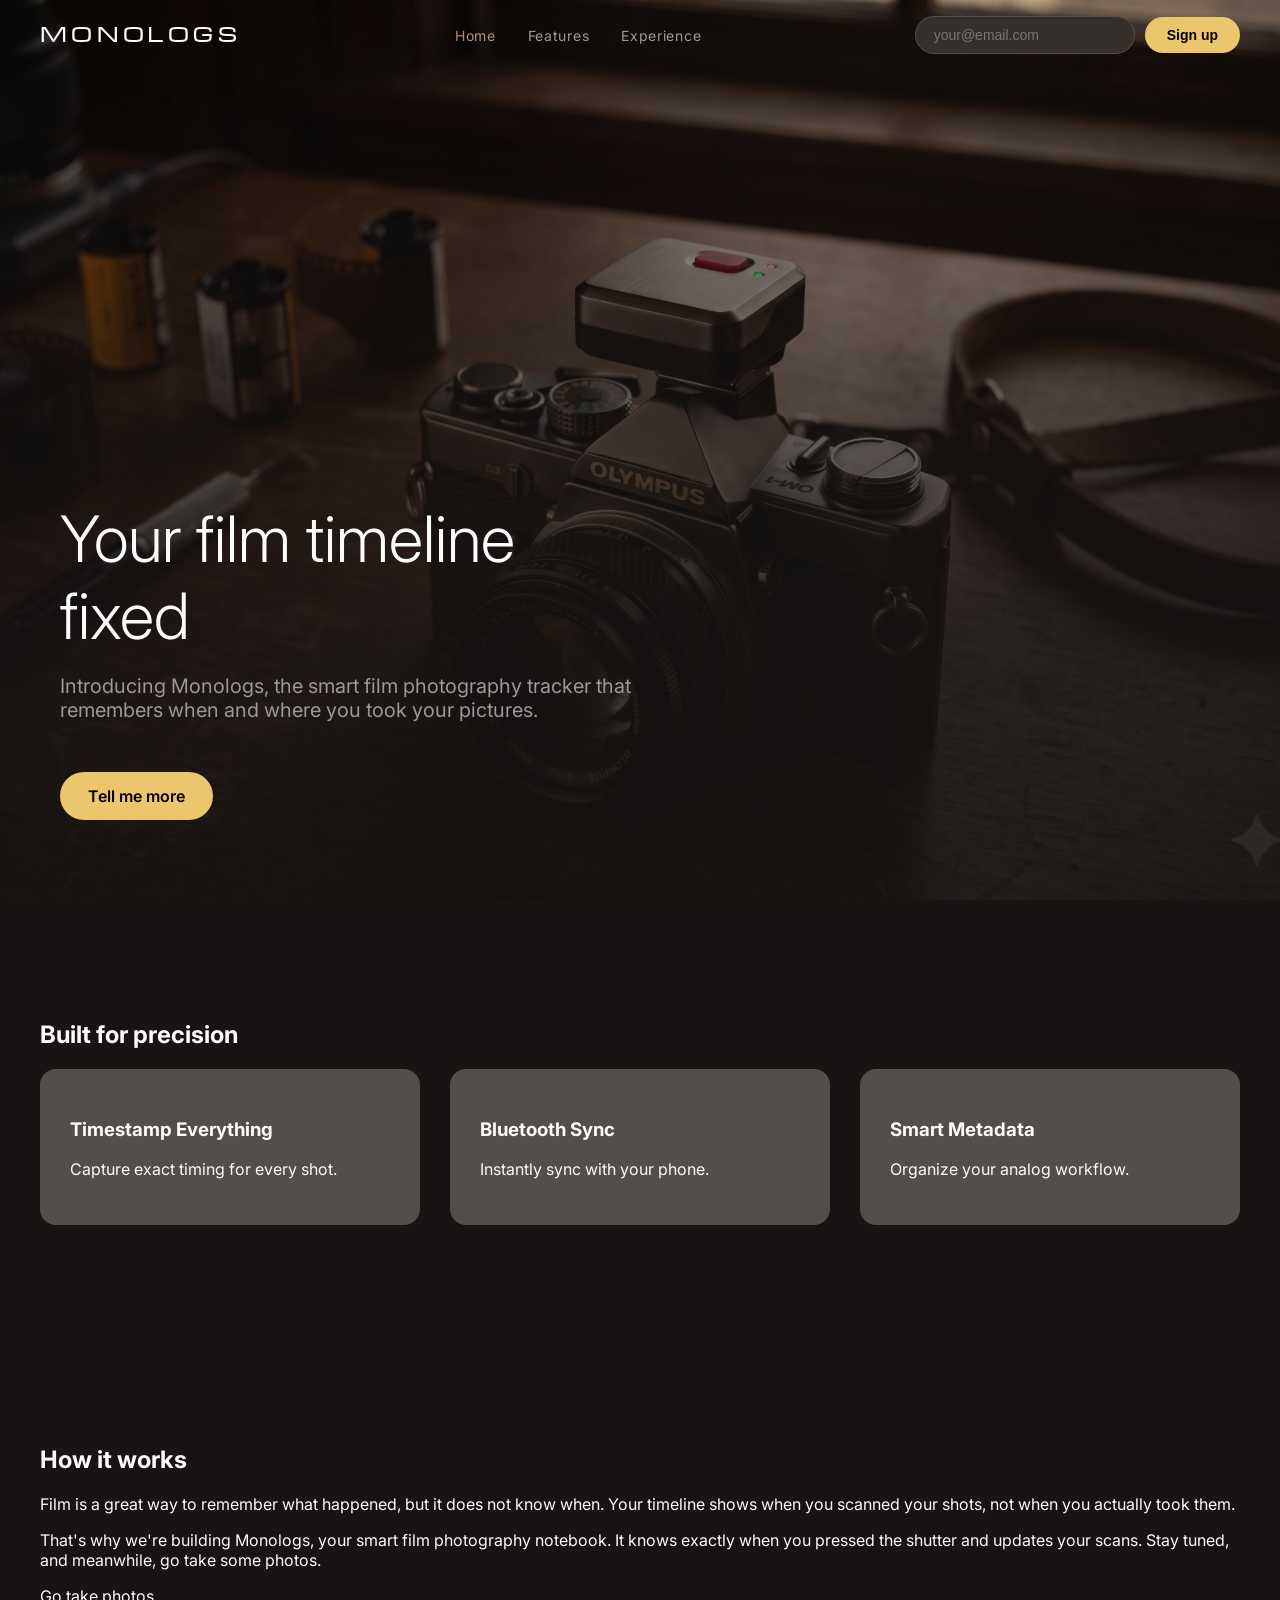
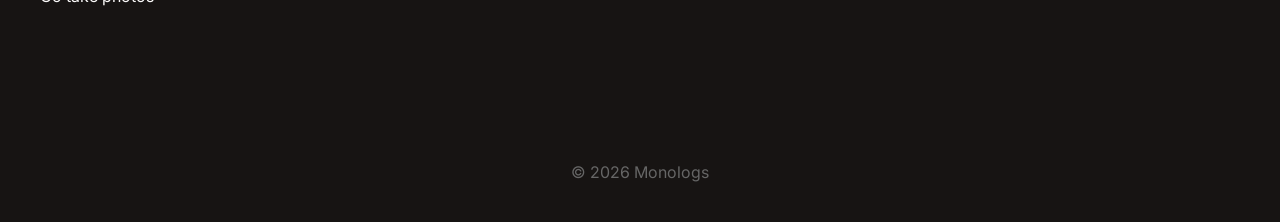
==== index.html @ d9d09d0c "wip" ====
<!DOCTYPE html>
<html lang="en">
<head>
<meta charset="UTF-8">
<meta name="viewport" content="width=device-width, initial-scale=1.0">
<title>Monologs</title>
<link href="https://fonts.googleapis.com/css2?family=Inter:wght@300;400;600;700&display=swap" rel="stylesheet">
<link rel="stylesheet" href="css/styles.css">
</head>
<body>

<header class="site-header">
  <span>MONOLOGS</span>
  <nav class="site-nav">
    <a href="#hero">Home</a>
    <a href="#features">Features</a>
    <a href="#how-it-works">Experience</a>
  </nav>
  <form class="signup-form" id="signup-form">
    <input type="email" class="signup-input" id="signup-email" placeholder="your@email.com" required>
    <button type="submit" class="btn signup-btn">Sign up</button>
  </form>
</header>

<div id="hero" class="hero">
  <img class="hero-bg animate" src="assets/images/monologs.jpeg" alt="Monologs">
  <div class="hero-text animate">
    <h1 style="font-weight: 300;">Your film timeline fixed</h1>
    <p>Introducing Monologs, the smart film photography tracker that remembers when and where you took your pictures.</p>
    <a href="#how-it-works" class="btn">Tell me more</a>
  </div>
</div>

<div id="features" class="container section">
  <h2>Built for precision</h2>
  <div class="grid">
    <div class="card"> <h3>Timestamp Everything</h3><p>Capture exact timing for every shot.</p></div>
    <div class="card"> <h3>Bluetooth Sync</h3><p>Instantly sync with your phone.</p></div>
    <div class="card"> <h3>Smart Metadata</h3><p>Organize your analog workflow.</p></div>
  </div>
</div>

<div id="how-it-works" class="container section">
  <h2>How it works</h2>
  <p>Film is a great way to remember what happened, but it does not know when. Your timeline shows when you scanned your shots, not when you actually took them.</p>
  <p>That's why we're building Monologs, your smart film photography notebook. It knows exactly when you pressed the shutter and updates your scans. Stay tuned, and meanwhile, go take some photos.</p>
  <p>Go take photos</p>
</div>

<div id="signup-modal" class="modal-overlay" hidden>
  <div class="modal-box">
    <p>Thank you for subscribing. Stay tuned!</p>
    <button class="btn" id="modal-close">Close</button>
  </div>
</div>

<div class="footer">© 2026 Monologs</div>

<script src="js/main.js"></script>

</body>
</html>
---- css/styles.css ----
@font-face {
  font-family: 'Microgramma';
  src: url('../assets/fonts/microgrammanormal.ttf') format('truetype');
  font-weight: normal;
}

:root {
  --bg:           #171413; /* 1 black */
  --text:         #FCFBFB; /* 2 white */
  --surface:      #35302C; /* 3 dark surface */
  --card:         #544E4A; /* 4 card background */
  --brown-dark:   #6C4635; /* 5 dark brown */
  --brown-deeper: #4F2A1B; /* 6 deeper brown */
  --muted:        #9B9898; /* 7 muted text */
  --surface-dark: #3F3122; /* 8 dark warm surface */
  --warm:         #B48F7D; /* 9 warm rose-brown */
  --accent:       #EBC66D; /* 10 golden accent */
}

* { box-sizing: border-box; }

body {
  margin: 0;
  font-family: 'Inter', sans-serif;
  background: var(--bg);
  color: var(--text);
  overflow-x: hidden;
}

.container {
  max-width: 1200px;
  margin: auto;
  padding: 40px 20px;
}

/* Header */
.site-header {
  position: fixed;
  top: 0;
  left: 0;
  width: 100%;
  padding: 16px 40px;
  z-index: 100;
  font-family: 'Microgramma', sans-serif;
  font-size: 22px;
  letter-spacing: 0.15em;
  color: var(--text);
  text-transform: uppercase;
  display: flex;
  align-items: center;
  justify-content: space-between;
  box-sizing: border-box;
}

/* Nav */
.site-nav {
  display: flex;
  gap: 32px;
  font-family: 'Inter', sans-serif;
  font-size: 14px;
  font-weight: 400;
  letter-spacing: 0.05em;
  text-transform: none;
}

.site-nav a {
  color: var(--muted);
  text-decoration: none;
  transition: color 0.2s ease;
}

.site-nav a:hover {
  color: var(--text);
}

.site-nav a.active {
  color: #B48F7D;
}

/* Hero */
.hero {
  position: relative;
  width: 100%;
  min-height: 100vh;
  overflow: hidden;
  display: flex;
  align-items: flex-end;
  padding-bottom: 80px;
}

.hero-bg {
  position: absolute;
  inset: 0;
  width: 100%;
  height: 100%;
  object-fit: cover;
  object-position: center;
  border-radius: 0;
  opacity: 0;
  transform: none;
  transition: opacity 1s ease;
  z-index: 0;
}

.hero::after {
  content: "";
  position: absolute;
  inset: 0;
  background: linear-gradient(to top, rgba(23,20,19,0.85) 30%, rgba(23,20,19,0.2) 100%);
  z-index: 1;
  pointer-events: none;
}

.hero-text {
  position: relative;
  z-index: 2;
  max-width: 700px;
  padding: 0 60px;
  opacity: 0;
  transform: translateY(30px);
}

.hero h1 {
  font-size: 64px;
  margin-bottom: 20px;
}

.hero p {
  font-size: 20px;
  color: var(--muted);
}

/* Button */
.btn {
  display: inline-block;
  margin-top: 30px;
  padding: 14px 28px;
  background: var(--accent);
  color: #000;
  text-decoration: none;
  border-radius: 30px;
  font-weight: 600;
  transition: transform 0.3s ease, box-shadow 0.3s ease;
}

.btn:hover {
  transform: translateY(-3px);
  box-shadow: 0 10px 30px rgba(235,198,109,0.3);
}

/* Sections */
.section { padding: 100px 0; }

.grid {
  display: grid;
  grid-template-columns: repeat(3, 1fr);
  gap: 30px;
}

.card {
  background: var(--card);
  padding: 30px;
  border-radius: 16px;
  opacity: 0;
  transform: translateY(40px);
  transition: all 0.6s ease;
}

.card:hover {
  transform: translateY(-10px) scale(1.02);
}

.steps {
  display: grid;
  grid-template-columns: repeat(4, 1fr);
  gap: 20px;
}

.step {
  background: var(--card);
  padding: 20px;
  border-radius: 12px;
  text-align: center;
  opacity: 0;
  transform: translateY(40px);
  transition: all 0.6s ease;
}

.cta { text-align: center; }

.cta h2 {
  font-size: 42px;
  opacity: 0;
  transform: translateY(30px);
}

/* Sign up */
.signup-section { text-align: center; padding-top: 0; }

.signup-form {
  display: flex;
  align-items: center;
  gap: 10px;
}

.signup-input {
  padding: 10px 18px;
  border-radius: 30px;
  border: 1px solid var(--card);
  background: var(--surface);
  color: var(--text);
  font-size: 14px;
  width: 220px;
  outline: none;
  transition: border-color 0.3s ease;
}

.signup-input:focus {
  border-color: var(--accent);
}

.signup-btn {
  margin-top: 0;
  cursor: pointer;
  border: none;
  padding: 10px 22px;
  font-size: 14px;
}

/* Modal */
.modal-overlay {
  position: fixed;
  inset: 0;
  background: rgba(0, 0, 0, 0.7);
  display: flex;
  align-items: center;
  justify-content: center;
  z-index: 200;
}

.modal-overlay[hidden] { display: none; }

.modal-box {
  background: var(--surface);
  padding: 40px;
  border-radius: 20px;
  text-align: center;
  max-width: 380px;
  width: 90%;
}

.modal-box p {
  font-size: 18px;
  margin-bottom: 24px;
  color: var(--text);
}

/* Footer */
.footer {
  text-align: center;
  padding: 40px;
  color: #666;
}

/* Image */
img {
  border-radius: 20px;
  width: 100%;
  transform: translateY(40px);
  opacity: 0;
  transition: all 1s ease;
}

/* Animations */
.reveal {
  opacity: 1 !important;
  transform: translateY(0) !important;
}

/* Responsive */
@media (max-width: 900px) {
  .hero { flex-direction: column; text-align: center; }
  .grid, .steps { grid-template-columns: 1fr; }
}
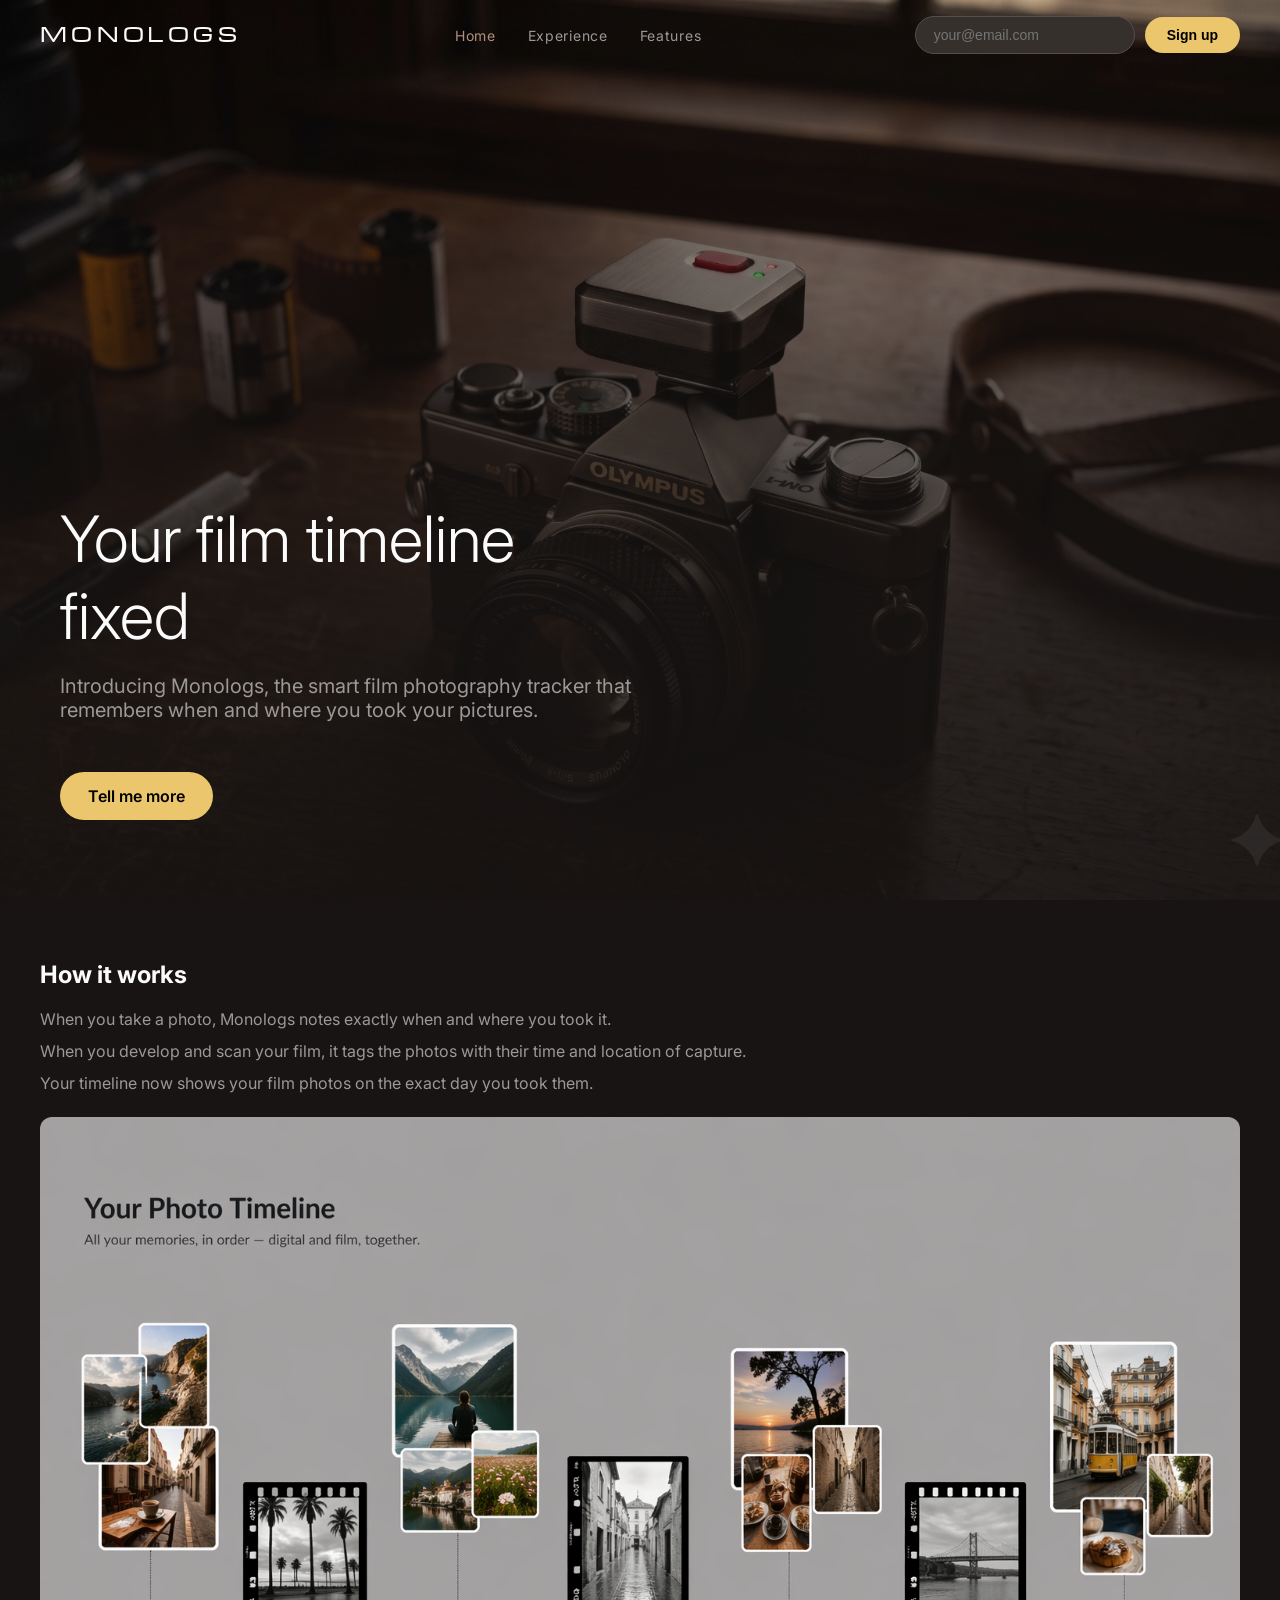
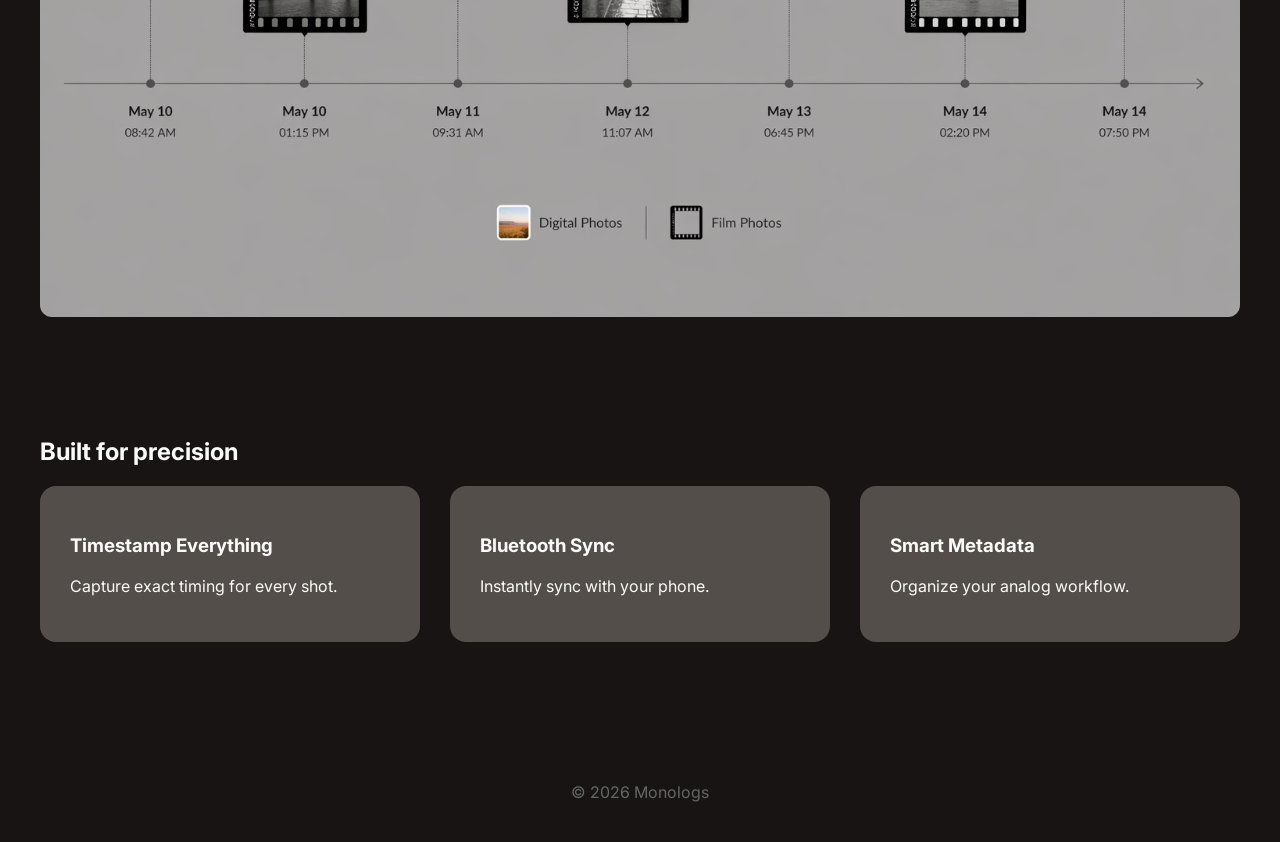
==== commit 76b9cbdf: "wip" ====
--- a/index.html
+++ b/index.html
@@ -13,12 +13,16 @@
   <span>MONOLOGS</span>
   <nav class="site-nav">
     <a href="#hero">Home</a>
+    <a href="#how-it-works">Experience</a>
     <a href="#features">Features</a>
-    <a href="#how-it-works">Experience</a>
   </nav>
-  <form class="signup-form" id="signup-form">
-    <input type="email" class="signup-input" id="signup-email" placeholder="your@email.com" required>
+  <iframe name="dummyframe" id="dummyframe" style="display: none;"></iframe>
+  <form class="signup-form" id="signup-form" action="https://api.staticforms.dev/submit" method="POST"
+    target="dummyframe">
+    <input type="hidden" name="apiKey" id="apiKey" value="e2b0dedf-dedc-489a-ac5e-46d748d65459">
+    <input type="email" name="email" class="signup-input" id="signup-email" placeholder="your@email.com" required>
     <button type="submit" class="btn signup-btn">Sign up</button>
+    <input type="text" name="honeypot" style="display:none">
   </form>
 </header>
 
@@ -31,6 +35,16 @@
   </div>
 </div>
 
+<div id="how-it-works" class="container section">
+  <h2>How it works</h2>
+  <div class="how-it-works-text">
+    <p>When you take a photo, Monologs notes exactly when and where you took it.</p>
+    <p>When you develop and scan your film, it tags the photos with their time and location of capture.</p>
+    <p>Your timeline now shows your film photos on the exact day you took them.</p>
+  </div>
+  <img src="assets/images/timeline.png" alt="Monologs timeline" class="timeline-img animate">
+</div>
+
 <div id="features" class="container section">
   <h2>Built for precision</h2>
   <div class="grid">
@@ -38,13 +52,6 @@
     <div class="card"> <h3>Bluetooth Sync</h3><p>Instantly sync with your phone.</p></div>
     <div class="card"> <h3>Smart Metadata</h3><p>Organize your analog workflow.</p></div>
   </div>
-</div>
-
-<div id="how-it-works" class="container section">
-  <h2>How it works</h2>
-  <p>Film is a great way to remember what happened, but it does not know when. Your timeline shows when you scanned your shots, not when you actually took them.</p>
-  <p>That's why we're building Monologs, your smart film photography notebook. It knows exactly when you pressed the shutter and updates your scans. Stay tuned, and meanwhile, go take some photos.</p>
-  <p>Go take photos</p>
 </div>
 
 <div id="signup-modal" class="modal-overlay" hidden>
--- a/css/styles.css
+++ b/css/styles.css
@@ -151,6 +151,21 @@
 /* Sections */
 .section { padding: 100px 0; }
 
+#how-it-works { padding-top: 40px; padding-bottom: 0; }
+
+.how-it-works-text p {
+  font-size: 16px;
+  color: var(--muted);
+  margin: 0 0 12px;
+}
+
+.timeline-img {
+  display: block;
+  width: 100%;
+  margin-top: 24px;
+  border-radius: 12px;
+}
+
 .grid {
   display: grid;
   grid-template-columns: repeat(3, 1fr);
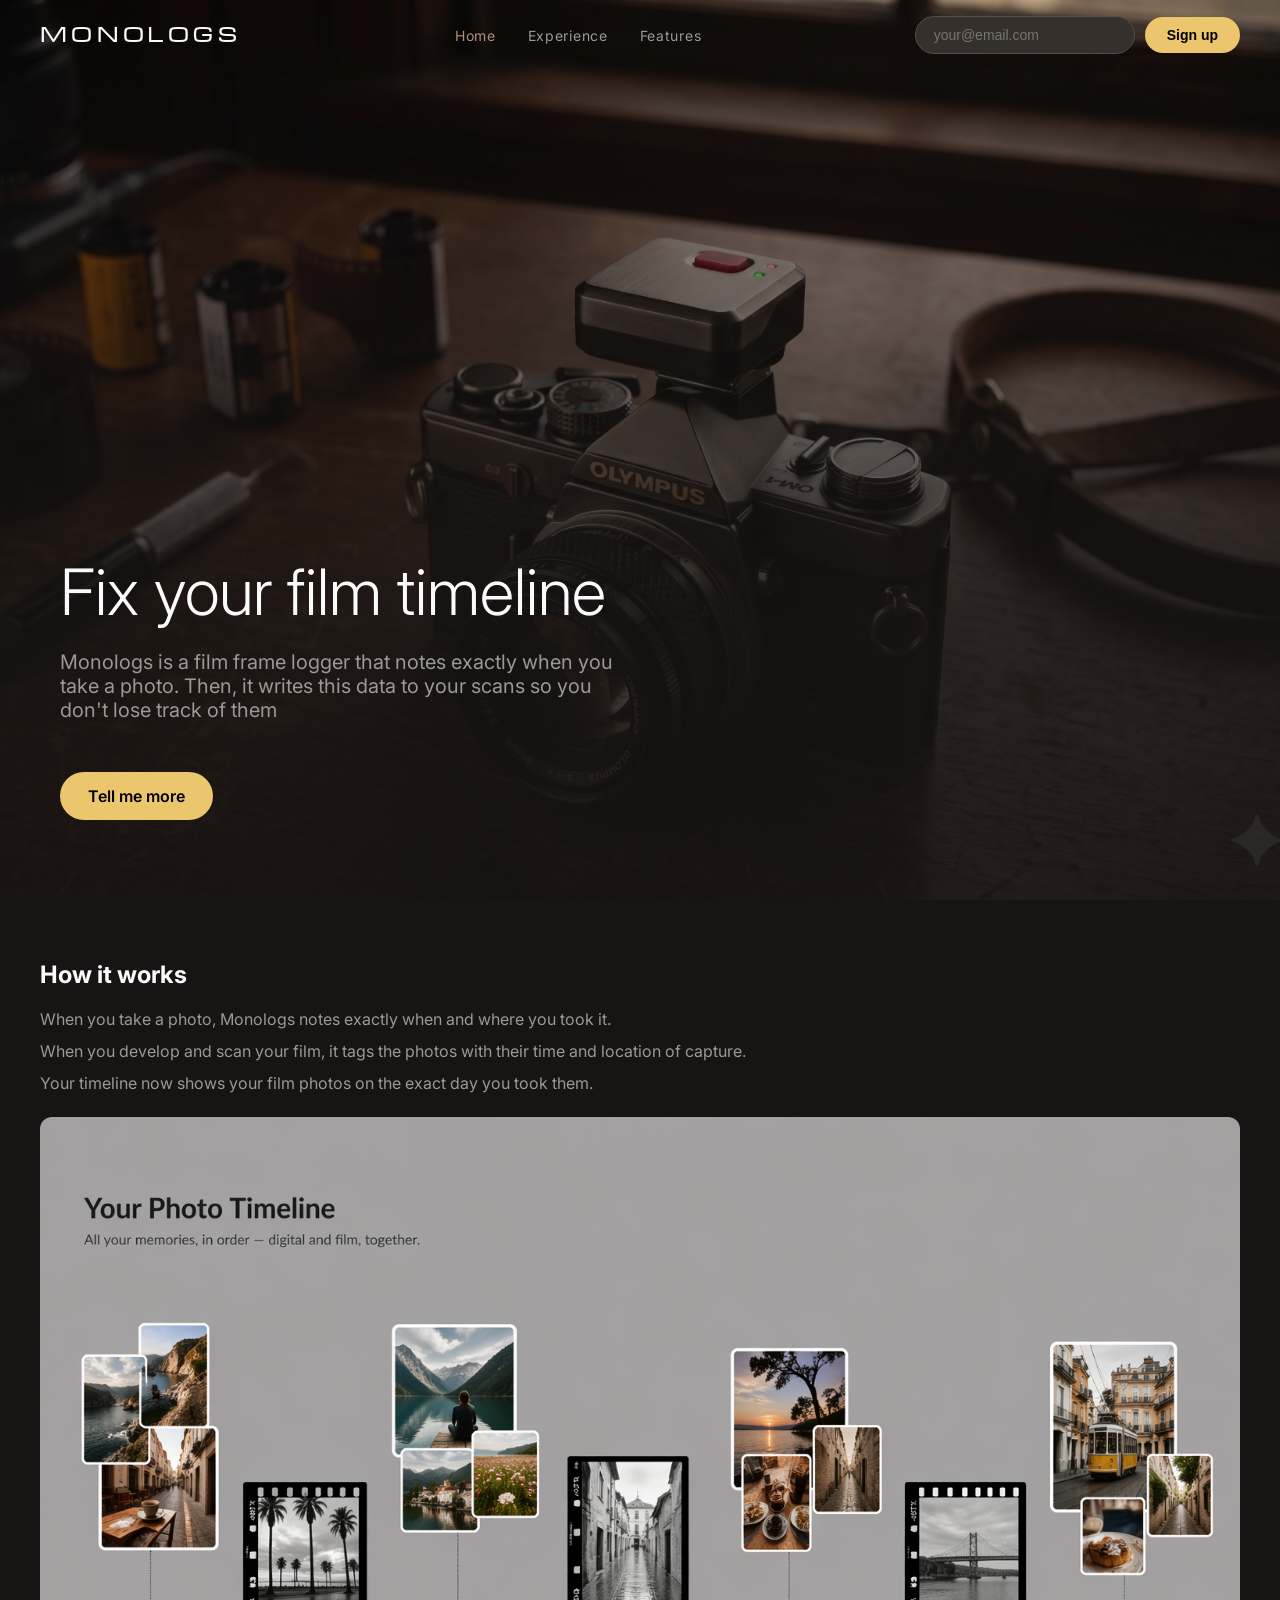
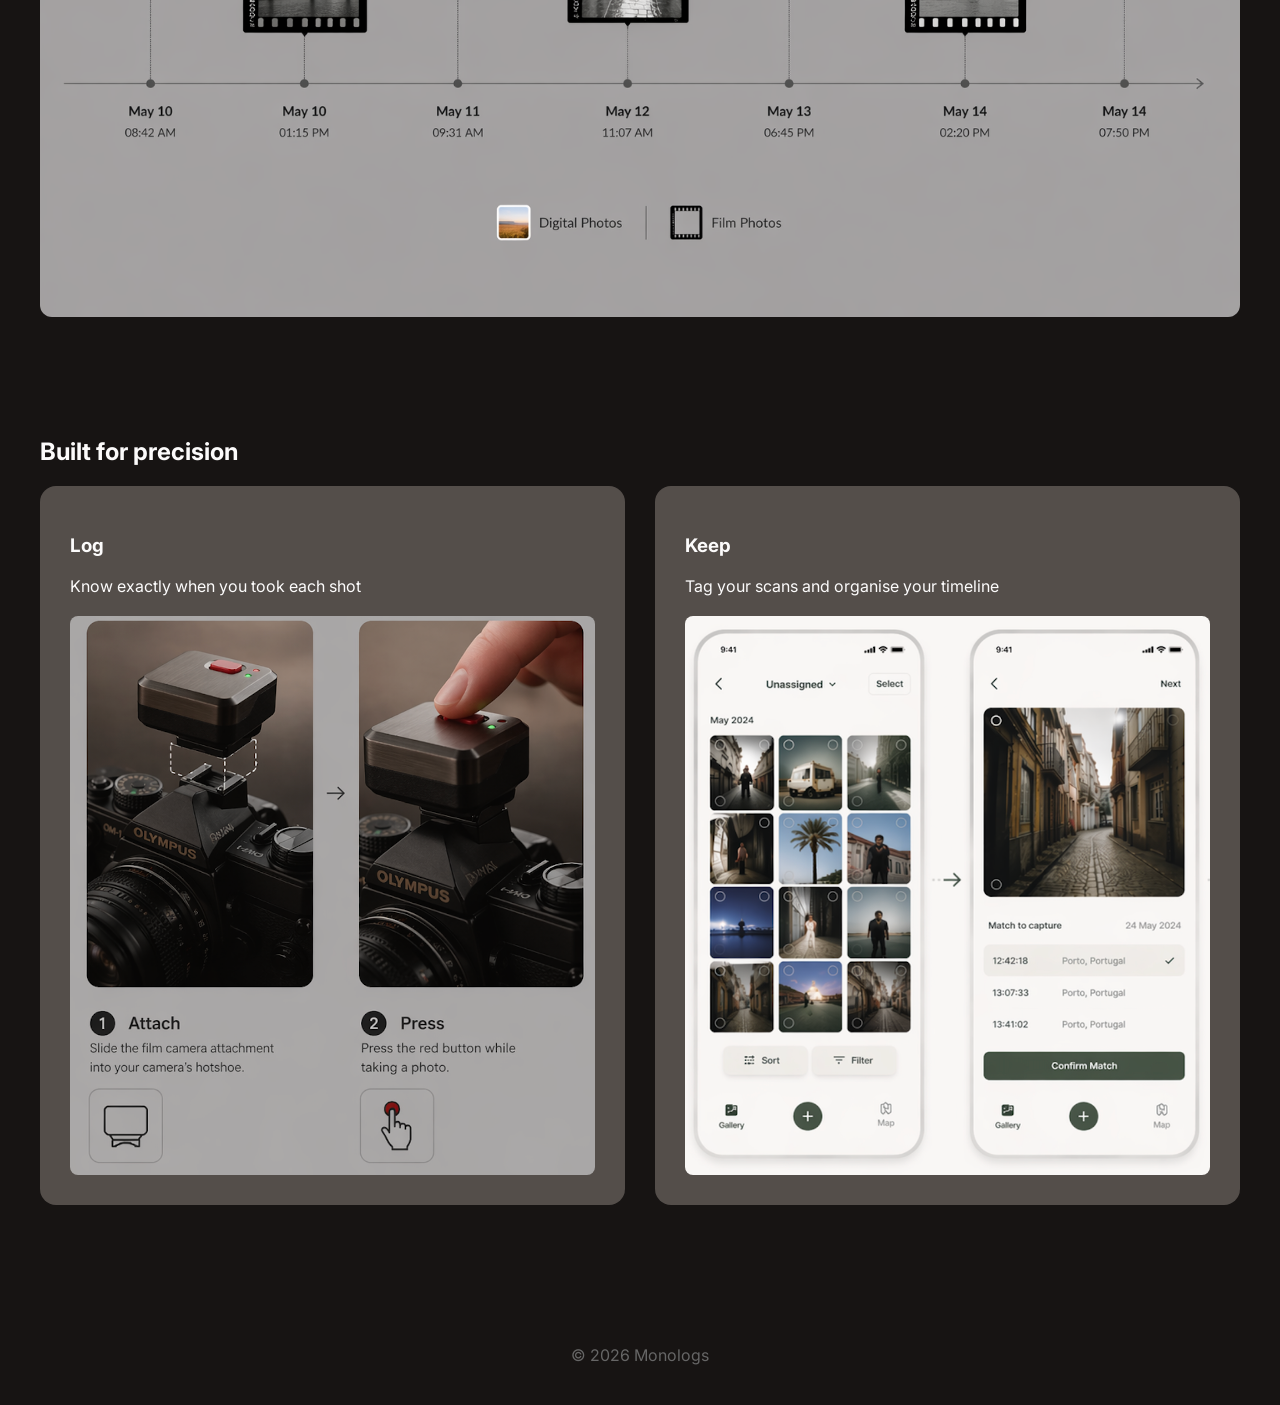
==== commit 39bff277: "wip" ====
--- a/index.html
+++ b/index.html
@@ -29,8 +29,8 @@
 <div id="hero" class="hero">
   <img class="hero-bg animate" src="assets/images/monologs.jpeg" alt="Monologs">
   <div class="hero-text animate">
-    <h1 style="font-weight: 300;">Your film timeline fixed</h1>
-    <p>Introducing Monologs, the smart film photography tracker that remembers when and where you took your pictures.</p>
+    <h1 style="font-weight: 300;">Fix your film timeline</h1>
+    <p>Monologs is a film frame logger that notes exactly when you take a photo. Then, it writes this data to your scans so you don't lose track of them</p>
     <a href="#how-it-works" class="btn">Tell me more</a>
   </div>
 </div>
@@ -48,9 +48,8 @@
 <div id="features" class="container section">
   <h2>Built for precision</h2>
   <div class="grid">
-    <div class="card"> <h3>Timestamp Everything</h3><p>Capture exact timing for every shot.</p></div>
-    <div class="card"> <h3>Bluetooth Sync</h3><p>Instantly sync with your phone.</p></div>
-    <div class="card"> <h3>Smart Metadata</h3><p>Organize your analog workflow.</p></div>
+    <div class="card"> <h3>Log</h3><p>Know exactly when you took each shot</p><img src="assets/images/built1.png" alt="Timestamp Everything" class="card-img animate"></div>
+    <div class="card"> <h3>Keep</h3><p>Tag your scans and organise your timeline</p><img src="assets/images/built2.png" alt="Bluetooth Sync" class="card-img animate"></div>
   </div>
 </div>
 
--- a/css/styles.css
+++ b/css/styles.css
@@ -168,7 +168,7 @@
 
 .grid {
   display: grid;
-  grid-template-columns: repeat(3, 1fr);
+  grid-template-columns: repeat(2, 1fr);
   gap: 30px;
 }
 
@@ -179,6 +179,13 @@
   opacity: 0;
   transform: translateY(40px);
   transition: all 0.6s ease;
+}
+
+.card-img {
+  display: block;
+  width: 100%;
+  margin-top: 20px;
+  border-radius: 8px;
 }
 
 .card:hover {
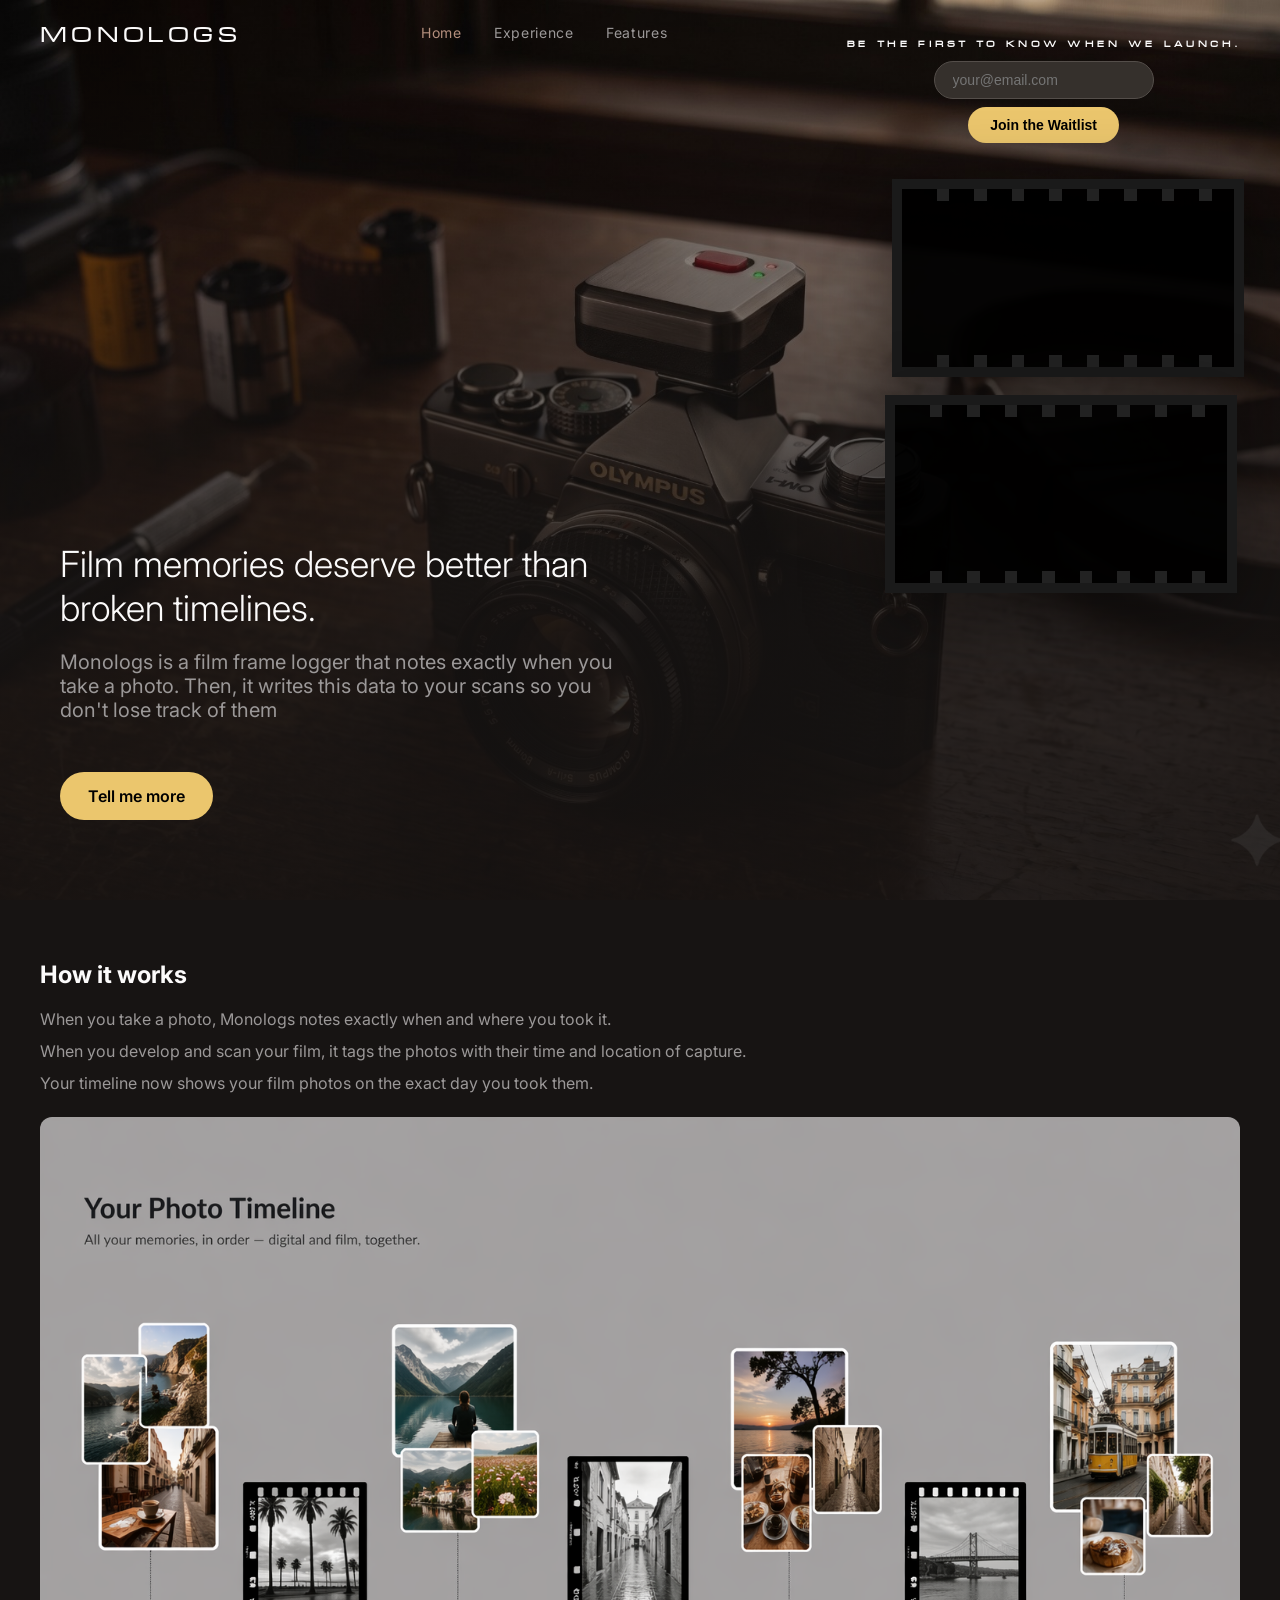
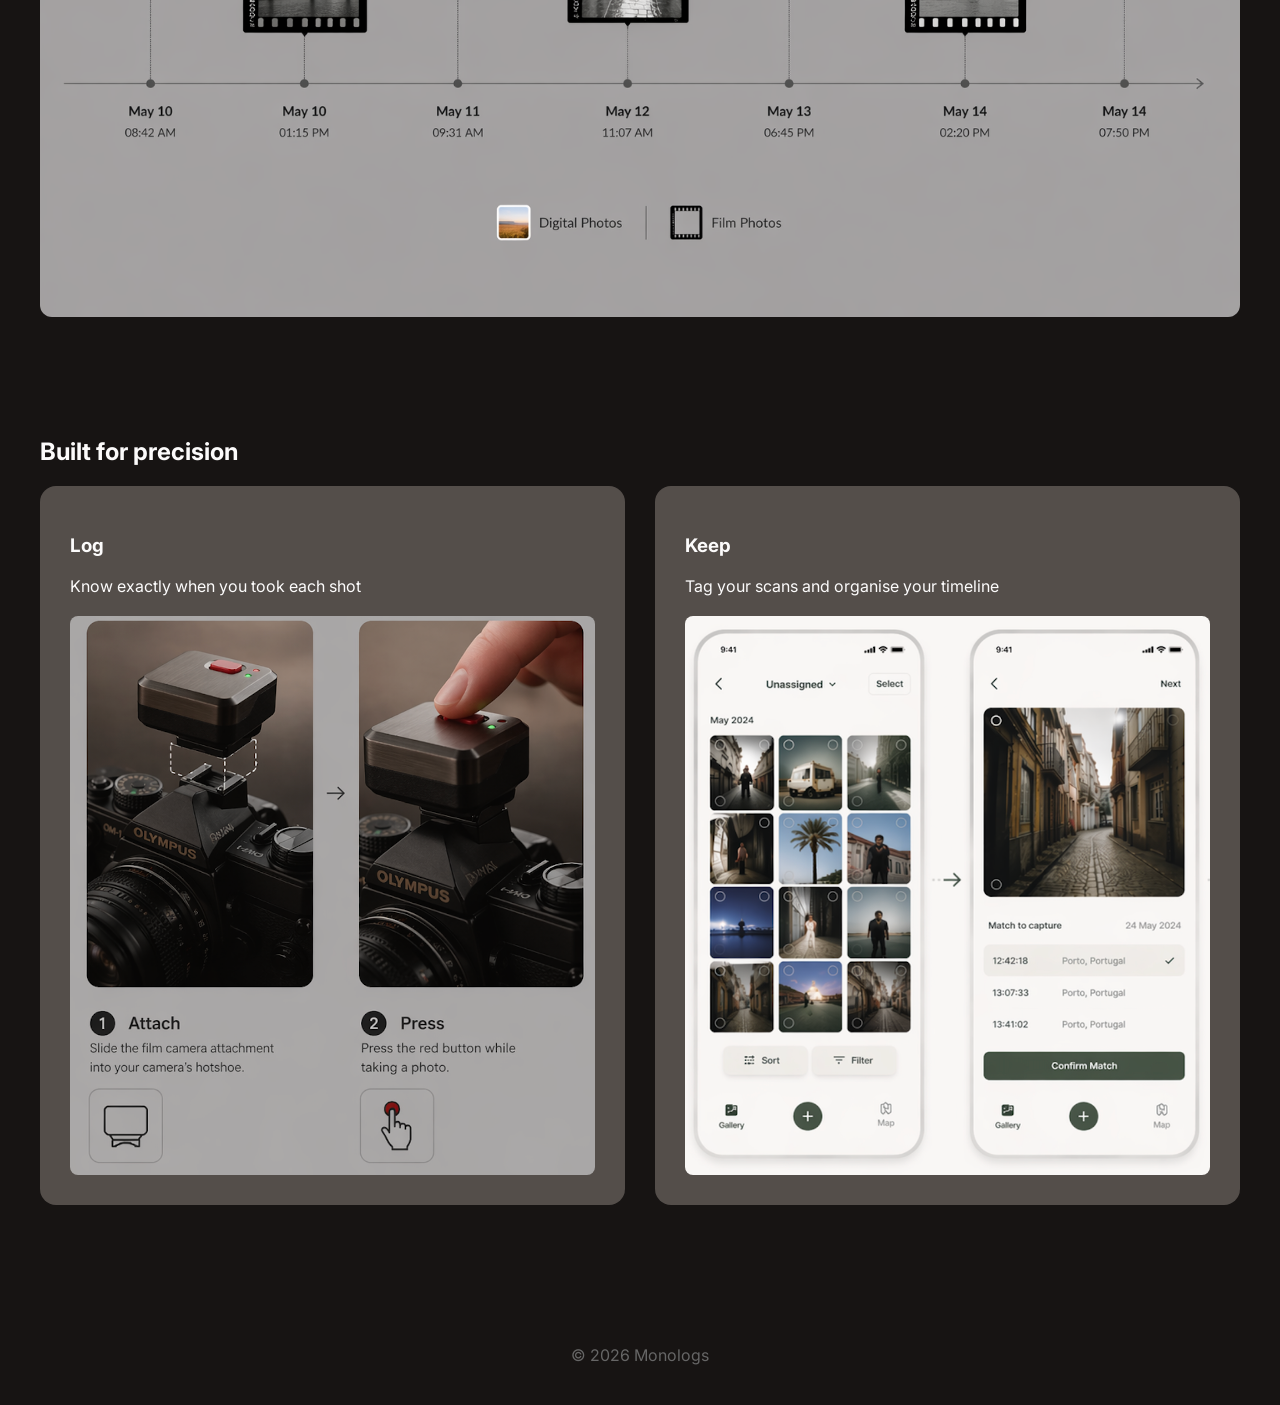
==== commit f9632913: "updates" ====
--- a/index.html
+++ b/index.html
@@ -16,20 +16,35 @@
     <a href="#how-it-works">Experience</a>
     <a href="#features">Features</a>
   </nav>
-  <iframe name="dummyframe" id="dummyframe" style="display: none;"></iframe>
-  <form class="signup-form" id="signup-form" action="https://api.staticforms.dev/submit" method="POST"
-    target="dummyframe">
-    <input type="hidden" name="apiKey" id="apiKey" value="e2b0dedf-dedc-489a-ac5e-46d748d65459">
-    <input type="email" name="email" class="signup-input" id="signup-email" placeholder="your@email.com" required>
-    <button type="submit" class="btn signup-btn">Sign up</button>
-    <input type="text" name="honeypot" style="display:none">
-  </form>
+  <div class="header-actions">
+    <iframe name="dummyframe" id="dummyframe" style="display: none;"></iframe>
+    <form class="signup-form" id="signup-form" action="https://api.staticforms.dev/submit" method="POST"
+      target="dummyframe">
+      <p class="signup-cta-small">Be the first to know when we launch.</p>
+      <input type="hidden" name="apiKey" id="apiKey" value="e2b0dedf-dedc-489a-ac5e-46d748d65459">
+      <input type="email" name="email" class="signup-input" id="signup-email" placeholder="your@email.com" required>
+      <button type="submit" class="btn signup-btn">Join the Waitlist</button>
+      <input type="text" name="honeypot" style="display:none">
+    </form>
+    <div class="video-frame-group">
+      <div class="video-frame">
+        <video class="motion-video-hero" autoplay muted loop playsinline>
+          <source src="assets/video/usage2.mp4" type="video/mp4">
+        </video>
+      </div>
+      <div class="video-frame">
+        <video class="motion-video-hero" autoplay muted loop playsinline>
+          <source src="assets/video/usage1.mp4" type="video/mp4">
+        </video>
+      </div>
+    </div>
+  </div>
 </header>
 
 <div id="hero" class="hero">
   <img class="hero-bg animate" src="assets/images/monologs.jpeg" alt="Monologs">
   <div class="hero-text animate">
-    <h1 style="font-weight: 300;">Fix your film timeline</h1>
+    <h1 style="font-weight: 300;">Film memories deserve better than broken timelines.</h1>
     <p>Monologs is a film frame logger that notes exactly when you take a photo. Then, it writes this data to your scans so you don't lose track of them</p>
     <a href="#how-it-works" class="btn">Tell me more</a>
   </div>
--- a/css/styles.css
+++ b/css/styles.css
@@ -39,7 +39,7 @@
   top: 0;
   left: 0;
   width: 100%;
-  padding: 16px 40px;
+  padding: 24px 40px 30px;
   z-index: 100;
   font-family: 'Microgramma', sans-serif;
   font-size: 22px;
@@ -47,9 +47,17 @@
   color: var(--text);
   text-transform: uppercase;
   display: flex;
-  align-items: center;
+  align-items: flex-start;
   justify-content: space-between;
   box-sizing: border-box;
+  min-height: auto;
+}
+
+.header-actions {
+  display: flex;
+  flex-direction: column;
+  align-items: flex-end;
+  gap: 16px;
 }
 
 /* Nav */
@@ -85,7 +93,8 @@
   overflow: hidden;
   display: flex;
   align-items: flex-end;
-  padding-bottom: 80px;
+  padding: 260px 0 80px;
+  justify-content: space-between;
 }
 
 .hero-bg {
@@ -120,9 +129,68 @@
   transform: translateY(30px);
 }
 
+.video-frame-group {
+  display: flex;
+  flex-direction: column;
+  gap: 18px;
+  margin-top: 20px;
+  z-index: 2;
+}
+
+.video-frame {
+  position: relative;
+  width: 352px;
+  height: 198px;
+  padding: 16px;
+  background: rgba(0, 0, 0, 0.95);
+  border: 10px solid #1a1a1a;
+  box-shadow: 0 20px 80px rgba(0,0,0,0.45);
+  box-sizing: border-box;
+  overflow: hidden;
+  display: flex;
+  justify-content: center;
+  align-items: center;
+}
+
+.video-frame:nth-child(1) {
+  transform: translateX(4px);
+}
+
+.video-frame:nth-child(2) {
+  transform: translateX(-3px);
+}
+
+.video-frame::before,
+.video-frame::after {
+  content: "";
+  position: absolute;
+  left: 10px;
+  right: 10px;
+  height: 12px;
+  background: linear-gradient(90deg, transparent 0%, transparent 8%, #222 8%, #222 12%, transparent 12%, transparent 20%, #222 20%, #222 24%, transparent 24%, transparent 32%, #222 32%, #222 36%, transparent 36%, transparent 44%, #222 44%, #222 48%, transparent 48%, transparent 56%, #222 56%, #222 60%, transparent 60%, transparent 68%, #222 68%, #222 72%, transparent 72%, transparent 80%, #222 80%, #222 84%, transparent 84%, transparent 92%, #222 92%, #222 96%, transparent 96%);
+}
+
+.video-frame::before {
+  top: 0;
+}
+
+.video-frame::after {
+  bottom: 0;
+}
+
+.motion-video-hero {
+  width: 100%;
+  height: 100%;
+  max-width: 100%;
+  max-height: 100%;
+  display: block;
+  border-radius: 8px;
+  object-fit: cover;
+}
+
 .hero h1 {
-  font-size: 64px;
-  margin-bottom: 20px;
+  font-size: 36px;
+  margin-bottom: 16px;
 }
 
 .hero p {
@@ -221,8 +289,59 @@
 
 .signup-form {
   display: flex;
+  flex-direction: column;
   align-items: center;
-  gap: 10px;
+  gap: 8px;
+  align-self: center;
+  margin: 0;
+  padding: 0;
+}
+
+/* nudge the signup form slightly down to align with the nav baseline */
+.signup-form {
+  margin-top: 16px;
+}
+
+.signup-cta {
+  font-family: 'Microgramma', sans-serif;
+  font-size: 22px;
+  letter-spacing: 0.15em;
+  color: var(--text);
+  text-transform: uppercase;
+  margin: 0;
+}
+
+.signup-text-small {
+  font-size: 8px;
+  color: var(--muted);
+  max-width: 350px;
+  margin: 0 0 4px 0;
+  line-height: 1.3;
+  text-align: center;
+}
+
+.signup-cta-small {
+  font-size: 9px;
+  color: var(--text);
+  font-weight: 700;
+  margin: 0 0 4px 0;
+  line-height: 1;
+  text-align: center;
+  display: inline-block;
+  white-space: nowrap;
+  max-width: none;
+}
+
+/* when CTA is placed in the header, ensure it sits inline with nav/logo */
+
+
+.signup-text {
+  font-size: 10px;
+  color: var(--muted);
+  max-width: 350px;
+  margin: 0;
+  line-height: 1.4;
+  text-align: center;
 }
 
 .signup-input {
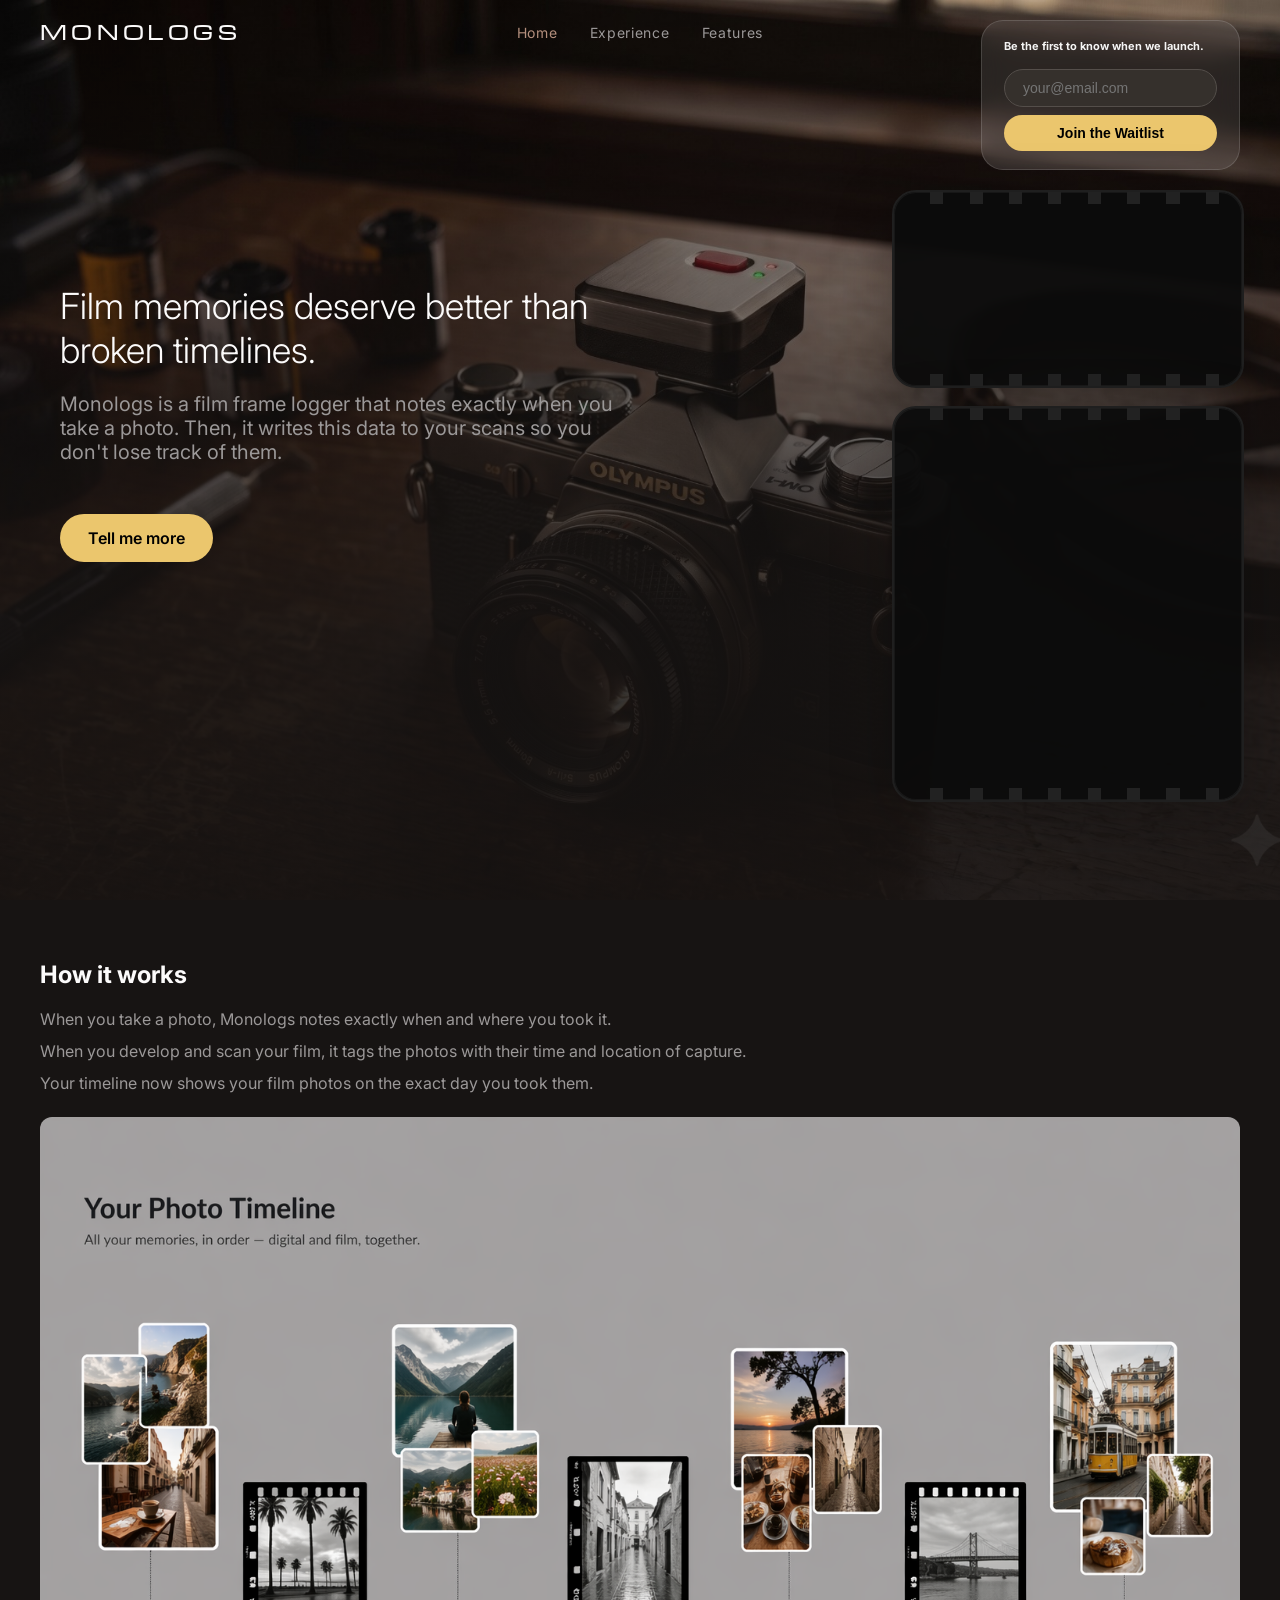
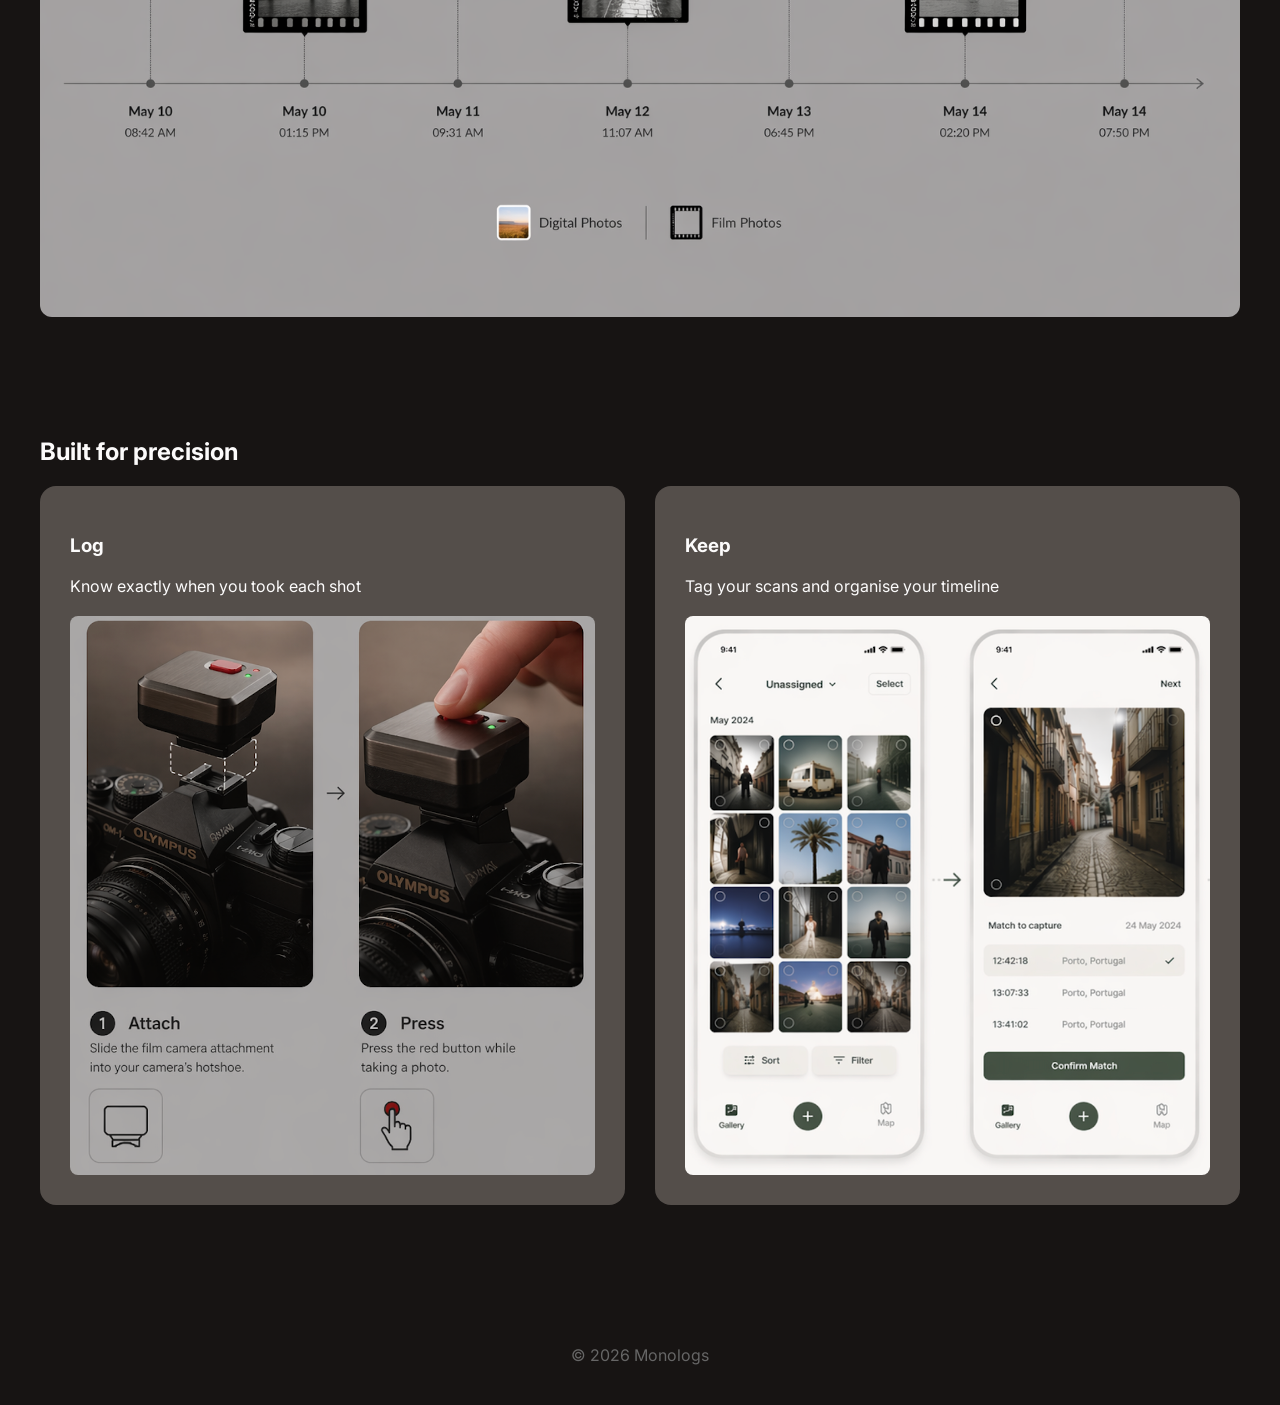
==== commit d7acdf61: "wip" ====
--- a/index.html
+++ b/index.html
@@ -9,23 +9,32 @@
 </head>
 <body>
 
-<header class="site-header">
-  <span>MONOLOGS</span>
-  <nav class="site-nav">
-    <a href="#hero">Home</a>
-    <a href="#how-it-works">Experience</a>
-    <a href="#features">Features</a>
-  </nav>
-  <div class="header-actions">
-    <iframe name="dummyframe" id="dummyframe" style="display: none;"></iframe>
-    <form class="signup-form" id="signup-form" action="https://api.staticforms.dev/submit" method="POST"
-      target="dummyframe">
+<div id="hero" class="hero">
+  <img class="hero-bg animate" src="assets/images/monologs.jpeg" alt="Monologs">
+  <header class="site-header">
+    <span>MONOLOGS</span>
+    <nav class="site-nav">
+      <a href="#hero">Home</a>
+      <a href="#how-it-works">Experience</a>
+      <a href="#features">Features</a>
+    </nav>
+  </header>
+  <div class="hero-text animate">
+    <h1 style="font-weight: 300;">Film memories deserve better than broken timelines.</h1>
+    <p>Monologs is a film frame logger that notes exactly when you take a photo. Then, it writes this data to your scans so you don't lose track of them.</p>
+    <a href="#how-it-works" class="btn">Tell me more</a>
+  </div>
+  <div class="hero-side">
+    <div class="hero-signup animate">
+      <iframe name="dummyframe" id="dummyframe" style="display: none;"></iframe>
       <p class="signup-cta-small">Be the first to know when we launch.</p>
-      <input type="hidden" name="apiKey" id="apiKey" value="e2b0dedf-dedc-489a-ac5e-46d748d65459">
-      <input type="email" name="email" class="signup-input" id="signup-email" placeholder="your@email.com" required>
-      <button type="submit" class="btn signup-btn">Join the Waitlist</button>
-      <input type="text" name="honeypot" style="display:none">
-    </form>
+      <form class="signup-form" id="signup-form" action="https://api.staticforms.dev/submit" method="POST" target="dummyframe">
+        <input type="hidden" name="apiKey" id="apiKey" value="e2b0dedf-dedc-489a-ac5e-46d748d65459">
+        <input type="email" name="email" class="signup-input" id="signup-email" placeholder="your@email.com" required>
+        <button type="submit" class="btn signup-btn">Join the Waitlist</button>
+        <input type="text" name="honeypot" style="display:none">
+      </form>
+    </div>
     <div class="video-frame-group">
       <div class="video-frame">
         <video class="motion-video-hero" autoplay muted loop playsinline>
@@ -38,15 +47,6 @@
         </video>
       </div>
     </div>
-  </div>
-</header>
-
-<div id="hero" class="hero">
-  <img class="hero-bg animate" src="assets/images/monologs.jpeg" alt="Monologs">
-  <div class="hero-text animate">
-    <h1 style="font-weight: 300;">Film memories deserve better than broken timelines.</h1>
-    <p>Monologs is a film frame logger that notes exactly when you take a photo. Then, it writes this data to your scans so you don't lose track of them</p>
-    <a href="#how-it-works" class="btn">Tell me more</a>
   </div>
 </div>
 
--- a/css/styles.css
+++ b/css/styles.css
@@ -35,32 +35,29 @@
 
 /* Header */
 .site-header {
-  position: fixed;
+  position: absolute;
   top: 0;
   left: 0;
   width: 100%;
   padding: 24px 40px 30px;
-  z-index: 100;
   font-family: 'Microgramma', sans-serif;
   font-size: 22px;
   letter-spacing: 0.15em;
   color: var(--text);
   text-transform: uppercase;
   display: flex;
-  align-items: flex-start;
-  justify-content: space-between;
+  align-items: center;
+  justify-content: center;
   box-sizing: border-box;
   min-height: auto;
-}
-
-.header-actions {
-  display: flex;
-  flex-direction: column;
-  align-items: flex-end;
-  gap: 16px;
-}
-
-/* Nav */
+  z-index: 2;
+}
+
+.site-header span {
+  position: absolute;
+  left: 40px;
+}
+
 .site-nav {
   display: flex;
   gap: 32px;
@@ -69,6 +66,14 @@
   font-weight: 400;
   letter-spacing: 0.05em;
   text-transform: none;
+  margin: 0;
+}
+
+.header-actions {
+  display: flex;
+  flex-direction: column;
+  align-items: flex-end;
+  gap: 16px;
 }
 
 .site-nav a {
@@ -92,9 +97,22 @@
   min-height: 100vh;
   overflow: hidden;
   display: flex;
+  align-items: flex-start;
+  padding: 100px 0 80px;
+  justify-content: space-between;
+  gap: 40px;
+}
+
+.hero-side {
+  position: absolute;
+  top: 20px;
+  right: 40px;
+  z-index: 2;
+  display: flex;
+  flex-direction: column;
   align-items: flex-end;
-  padding: 260px 0 80px;
-  justify-content: space-between;
+  gap: 12px;
+  max-width: 320px;
 }
 
 .hero-bg {
@@ -124,16 +142,51 @@
   position: relative;
   z-index: 2;
   max-width: 700px;
-  padding: 0 60px;
+  padding: 160px 60px 0;
   opacity: 0;
   transform: translateY(30px);
+}
+
+.hero-signup {
+  position: relative;
+  z-index: 2;
+  display: flex;
+  flex-direction: column;
+  align-items: flex-start;
+  gap: 12px;
+  max-width: 320px;
+  padding: 18px 22px;
+  background: rgba(255, 255, 255, 0.1);
+  border: 1px solid rgba(255, 255, 255, 0.14);
+  border-radius: 22px;
+  backdrop-filter: blur(14px);
+}
+
+.hero-signup .signup-cta-small {
+  color: #fff;
+  opacity: 0.95;
+  max-width: 100%;
+  font-size: 11px;
+  line-height: 1.3;
+  white-space: normal;
+  word-wrap: break-word;
+}
+
+.hero-signup .signup-form {
+  width: 100%;
+  margin-top: 0;
+  align-items: stretch;
+}
+
+.hero-signup .signup-input {
+  width: 100%;
 }
 
 .video-frame-group {
   display: flex;
   flex-direction: column;
   gap: 18px;
-  margin-top: 20px;
+  margin-top: 8px;
   z-index: 2;
 }
 
@@ -141,10 +194,11 @@
   position: relative;
   width: 352px;
   height: 198px;
-  padding: 16px;
-  background: rgba(0, 0, 0, 0.95);
-  border: 10px solid #1a1a1a;
-  box-shadow: 0 20px 80px rgba(0,0,0,0.45);
+  padding: 12px;
+  background: rgba(12, 12, 12, 0.96);
+  border: 2px solid #1f1f1f;
+  border-radius: 24px;
+  box-shadow: inset 0 0 0 1px rgba(255,255,255,0.05), 0 16px 60px rgba(0,0,0,0.25);
   box-sizing: border-box;
   overflow: hidden;
   display: flex;
@@ -157,7 +211,8 @@
 }
 
 .video-frame:nth-child(2) {
-  transform: translateX(-3px);
+  transform: translateX(4px);
+  height: 396px;
 }
 
 .video-frame::before,
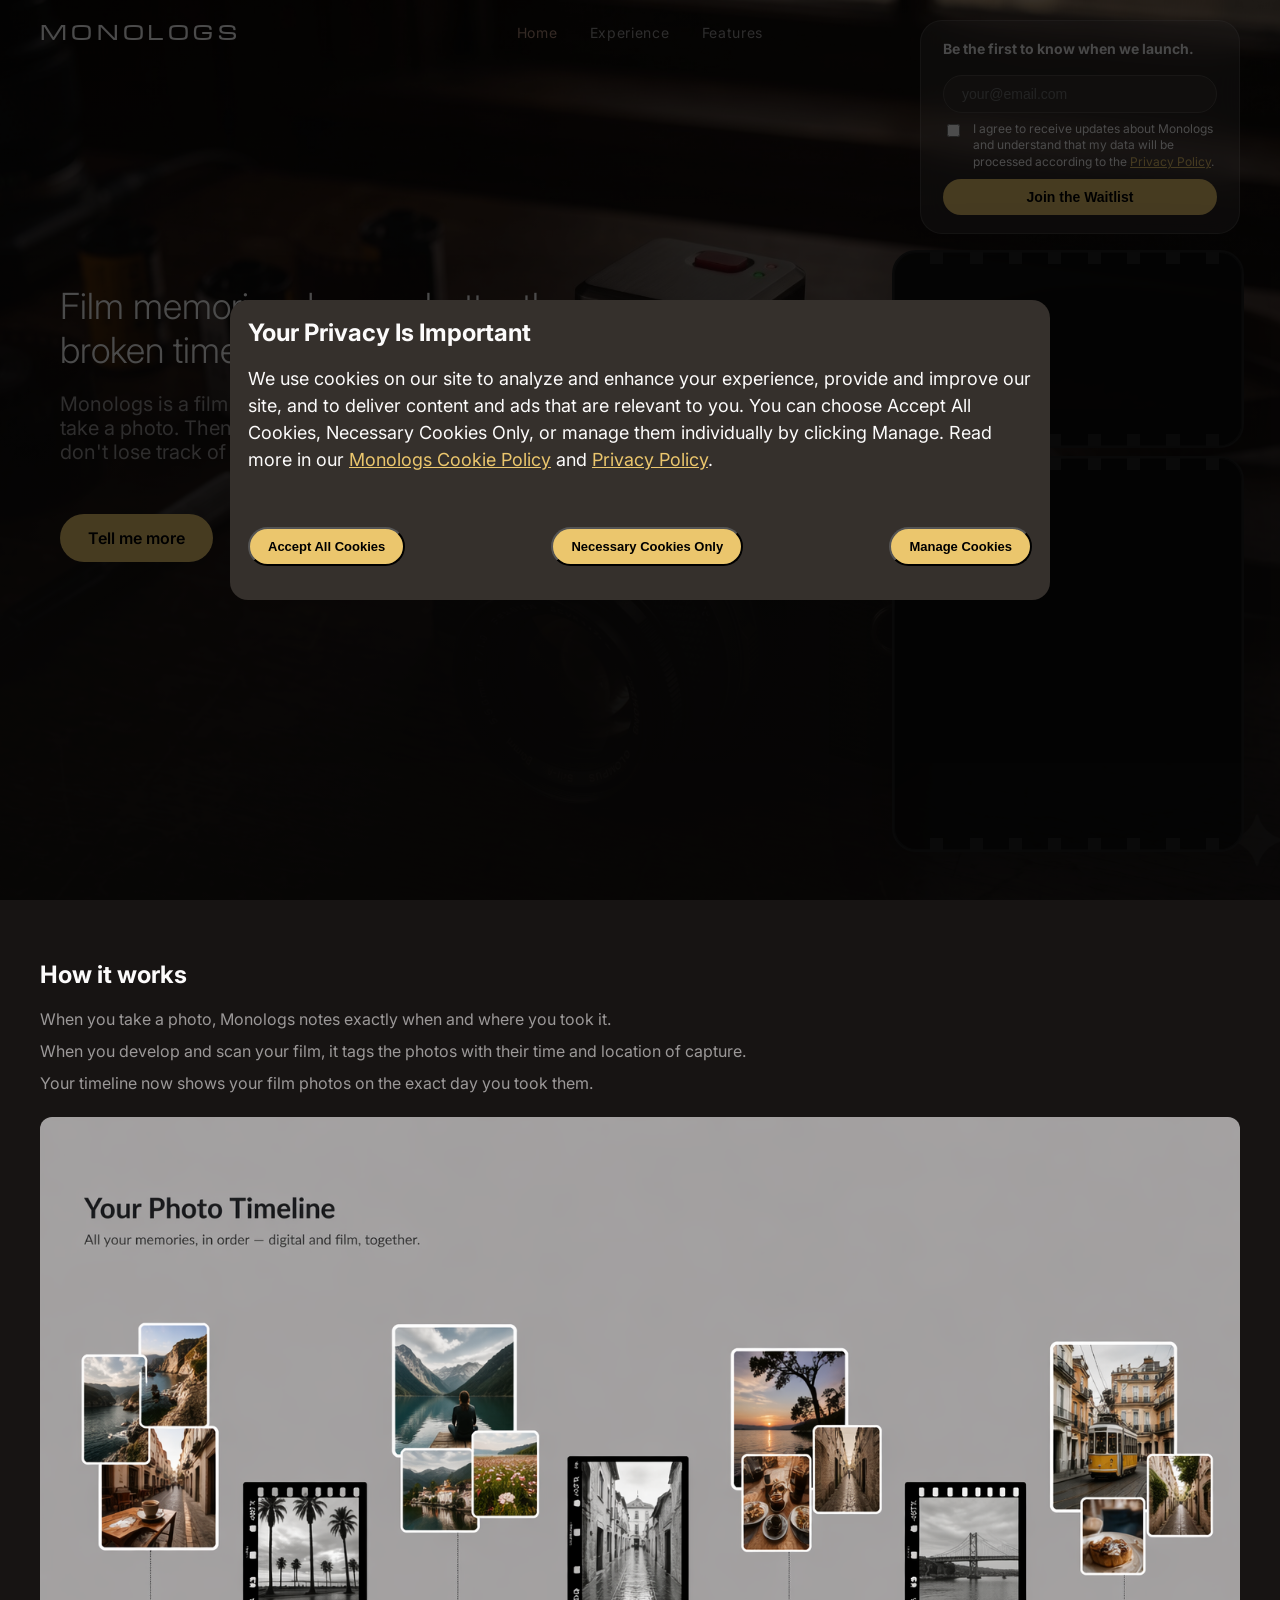
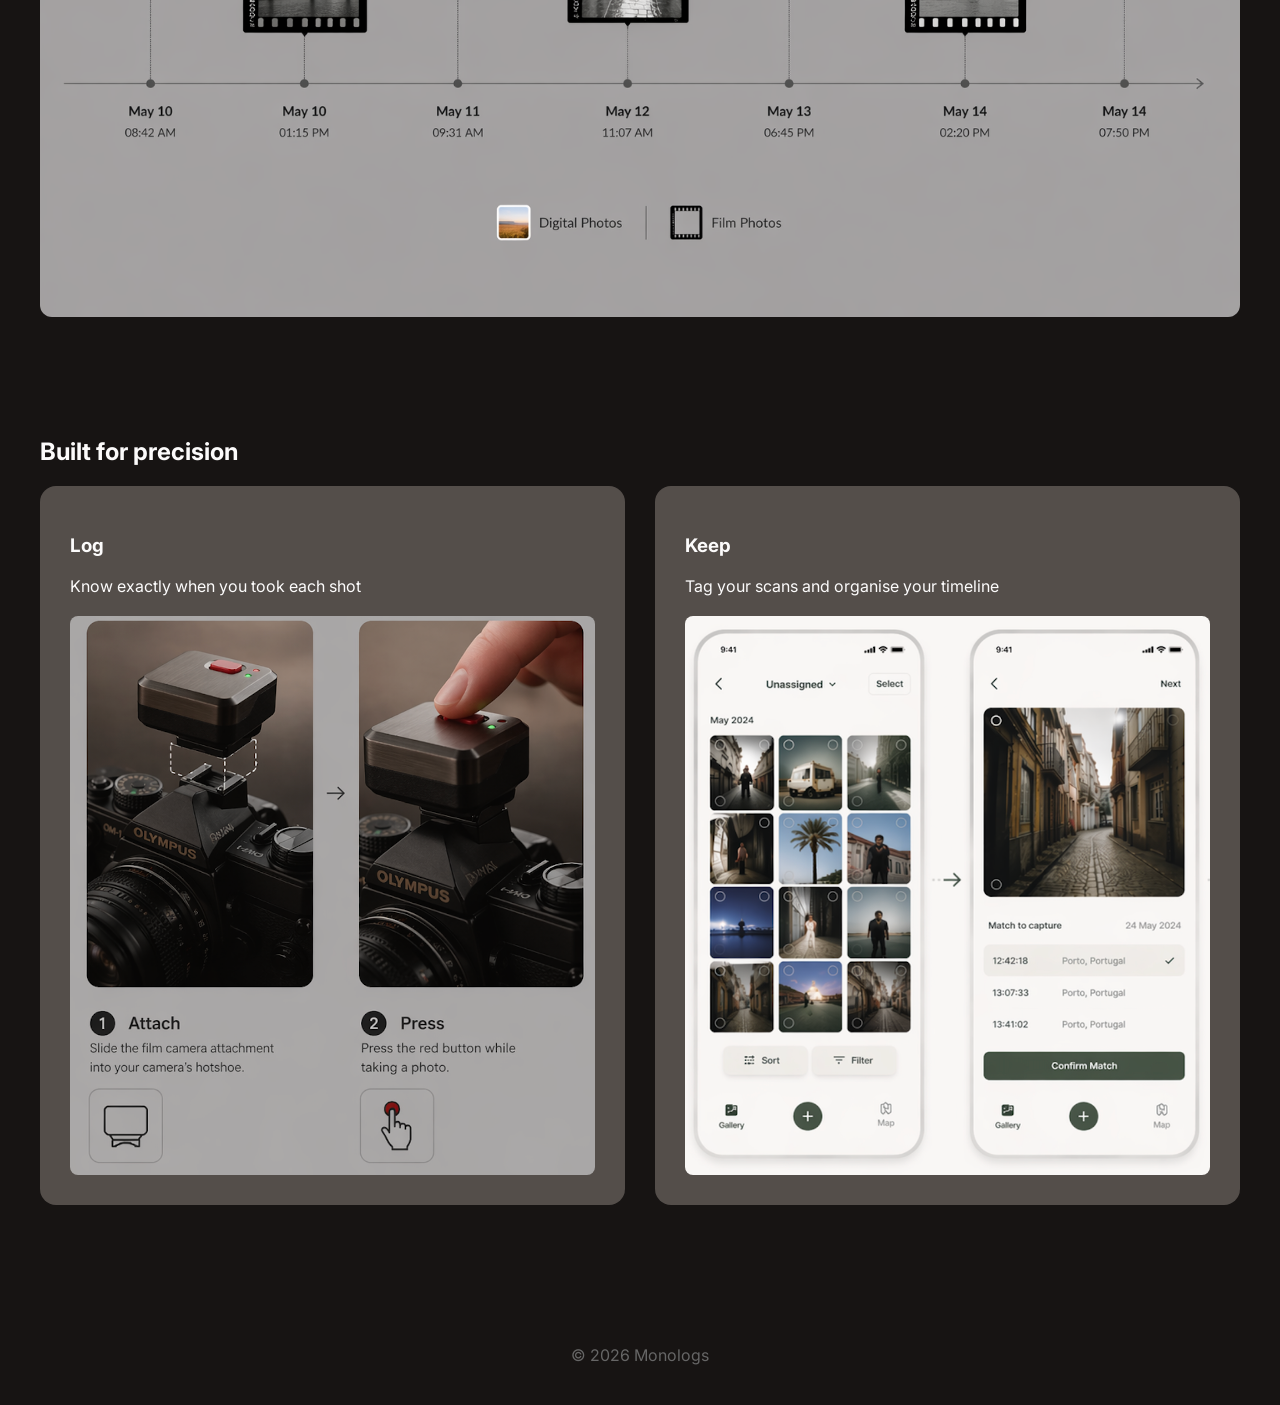
==== commit 3419a883: "wip" ====
--- a/index.html
+++ b/index.html
@@ -31,6 +31,10 @@
       <form class="signup-form" id="signup-form" action="https://api.staticforms.dev/submit" method="POST" target="dummyframe">
         <input type="hidden" name="apiKey" id="apiKey" value="e2b0dedf-dedc-489a-ac5e-46d748d65459">
         <input type="email" name="email" class="signup-input" id="signup-email" placeholder="your@email.com" required>
+        <label class="signup-privacy">
+          <input type="checkbox" name="privacyConsent" required>
+          <span>I agree to receive updates about Monologs and understand that my data will be processed according to the <a href="privacy-policy.html">Privacy Policy</a>.</span>
+        </label>
         <button type="submit" class="btn signup-btn">Join the Waitlist</button>
         <input type="text" name="honeypot" style="display:none">
       </form>
@@ -75,6 +79,26 @@
   </div>
 </div>
 
+<div id="consent-modal" class="modal-overlay consent-overlay" aria-labelledby="consent-title" aria-modal="true" role="dialog" hidden>
+  <div class="modal-box consent-box">
+    <h2 id="consent-title">Your Privacy Is Important</h2>
+    <p>We use cookies on our site to analyze and enhance your experience, provide and improve our site, and to deliver content and ads that are relevant to you. You can choose Accept All Cookies, Necessary Cookies Only, or manage them individually by clicking Manage. Read more in our <a href="cookie-policy.html" target="_blank" rel="noopener">Monologs Cookie Policy</a> and <a href="privacy-policy.html" target="_blank" rel="noopener">Privacy Policy</a>.</p>
+    <div class="consent-actions">
+      <button class="btn consent-accept" type="button">Accept All Cookies</button>
+      <button class="btn consent-reject" type="button">Necessary Cookies Only</button>
+      <button class="btn consent-manage" type="button">Manage Cookies</button>
+    </div>
+    <div class="consent-manage-panel" hidden>
+      <h3>Manage Cookies</h3>
+      <p>Choose which cookies you want to allow.</p>
+      <label><input type="checkbox" disabled checked> Necessary cookies</label>
+      <label><input type="checkbox" id="analytics-cookie"> Analytics cookies</label>
+      <label><input type="checkbox" id="ads-cookie"> Ads cookies</label>
+      <button class="btn consent-save" type="button">Save preferences</button>
+    </div>
+  </div>
+</div>
+
 <div class="footer">© 2026 Monologs</div>
 
 <script src="js/main.js"></script>
--- a/css/styles.css
+++ b/css/styles.css
@@ -162,12 +162,30 @@
   backdrop-filter: blur(14px);
 }
 
+.signup-privacy {
+  display: flex;
+  align-items: flex-start;
+  gap: 10px;
+  font-size: 12px;
+  color: var(--text);
+  line-height: 1.4;
+}
+
+.signup-privacy input {
+  margin-top: 3px;
+}
+
+.signup-privacy a {
+  color: var(--accent);
+  text-decoration: underline;
+}
+
 .hero-signup .signup-cta-small {
   color: #fff;
   opacity: 0.95;
   max-width: 100%;
-  font-size: 11px;
-  line-height: 1.3;
+  font-size: 14px;
+  line-height: 1.4;
   white-space: normal;
   word-wrap: break-word;
 }
@@ -185,8 +203,8 @@
 .video-frame-group {
   display: flex;
   flex-direction: column;
-  gap: 18px;
-  margin-top: 8px;
+  gap: 8px;
+  margin-top: 4px;
   z-index: 2;
 }
 
@@ -431,18 +449,91 @@
   display: flex;
   align-items: center;
   justify-content: center;
+  padding: 20px;
   z-index: 200;
 }
 
 .modal-overlay[hidden] { display: none; }
+
+.no-scroll {
+  overflow: hidden;
+}
 
 .modal-box {
   background: var(--surface);
-  padding: 40px;
-  border-radius: 20px;
+  padding: 22px;
+  border-radius: 18px;
   text-align: center;
-  max-width: 380px;
-  width: 90%;
+  max-width: 820px;
+  width: min(94%, 820px);
+}
+
+.consent-box {
+  max-width: 100%;
+  padding: 18px;
+  text-align: left;
+}
+
+.consent-box h2 {
+  margin-top: 0;
+  margin-bottom: 14px;
+  font-size: 24px;
+}
+
+.consent-box p {
+  font-size: 14px;
+  color: var(--text);
+  line-height: 1.5;
+  margin-bottom: 18px;
+}
+
+.consent-box p a {
+  color: var(--accent);
+  text-decoration: underline;
+}
+
+.consent-actions {
+  display: flex;
+  flex-wrap: wrap;
+  gap: 10px;
+  justify-content: space-between;
+  margin-bottom: 16px;
+}
+
+.consent-actions .btn {
+  min-width: 140px;
+  padding: 10px 18px;
+  font-size: 13px;
+}
+
+.consent-manage-panel {
+  background: rgba(255,255,255,0.05);
+  border: 1px solid rgba(255,255,255,0.12);
+  padding: 18px;
+  border-radius: 18px;
+}
+
+.consent-manage-panel h3 {
+  margin-top: 0;
+  margin-bottom: 12px;
+  font-size: 18px;
+}
+
+.consent-manage-panel p {
+  margin: 0 0 14px;
+  color: var(--text);
+  opacity: 0.85;
+}
+
+.consent-manage-panel label {
+  display: block;
+  font-size: 14px;
+  margin-bottom: 10px;
+  color: var(--text);
+}
+
+.consent-manage-panel input[type="checkbox"] {
+  margin-right: 10px;
 }
 
 .modal-box p {
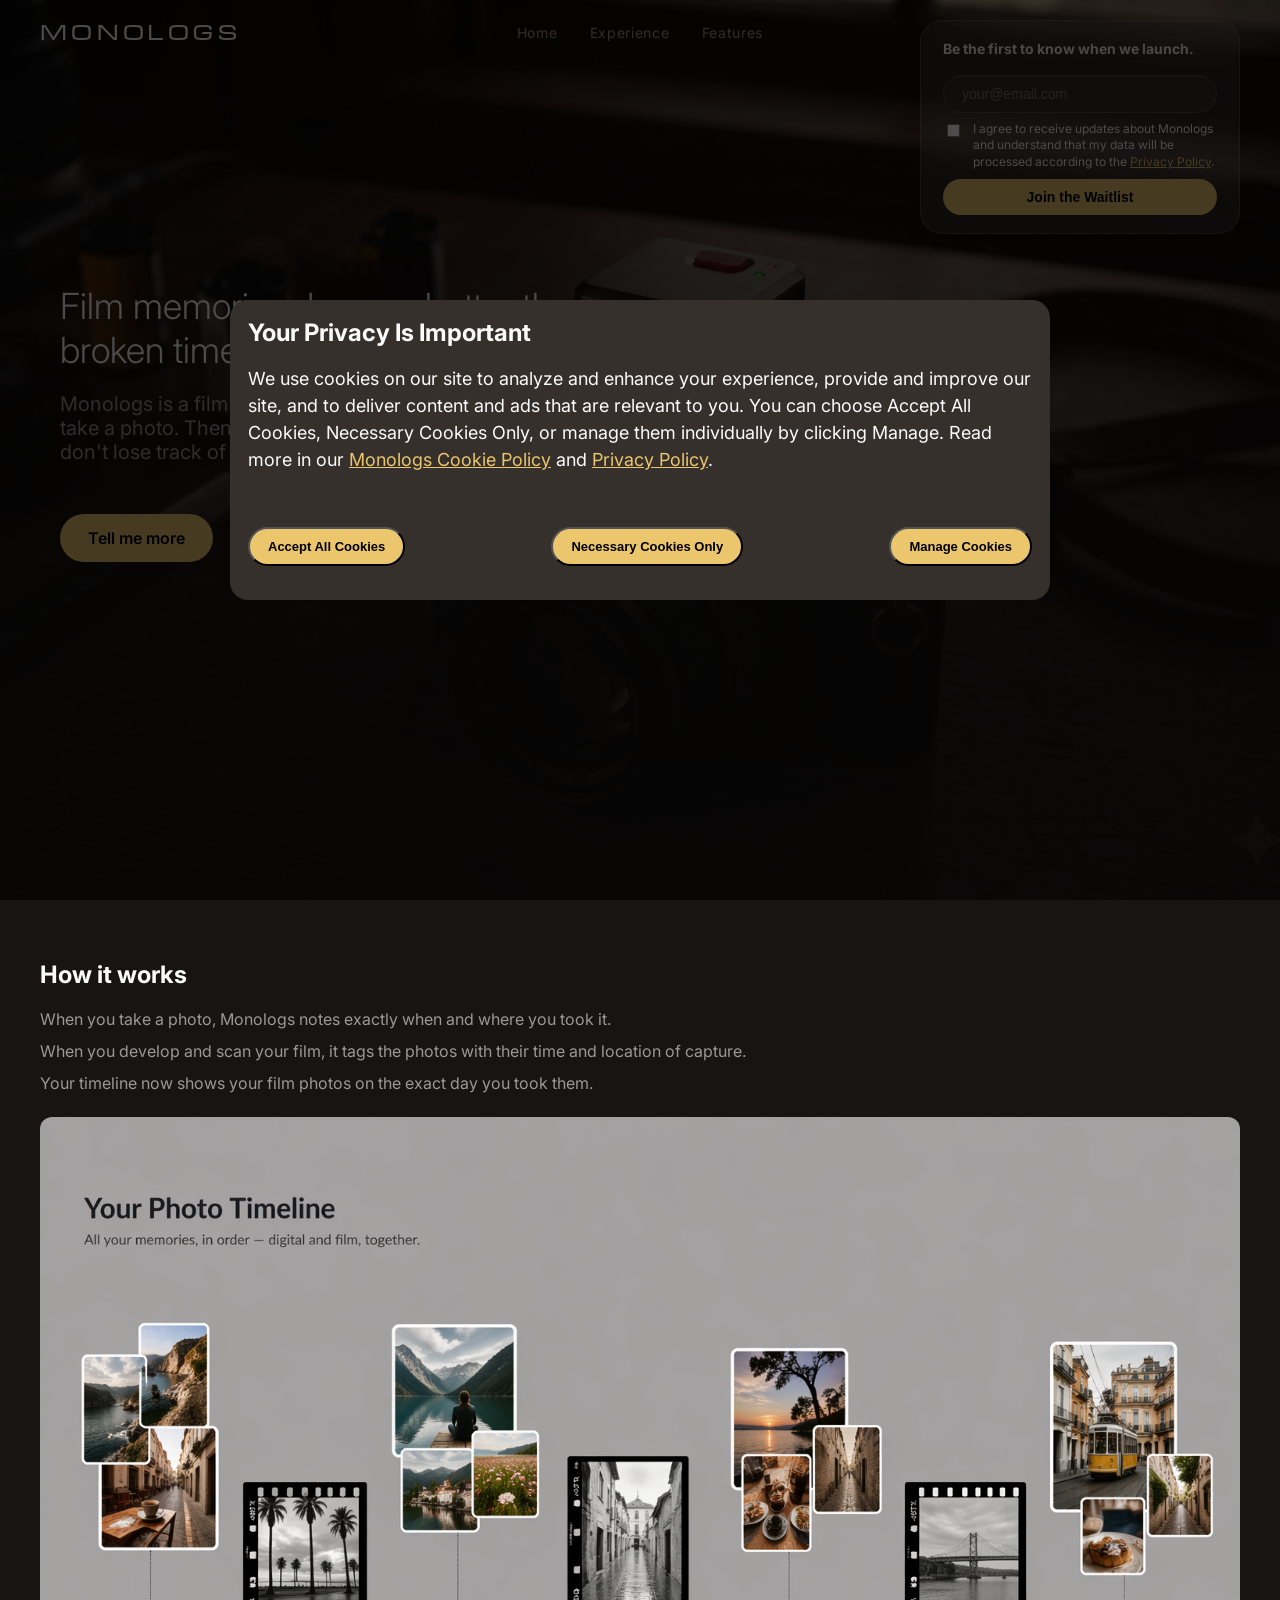
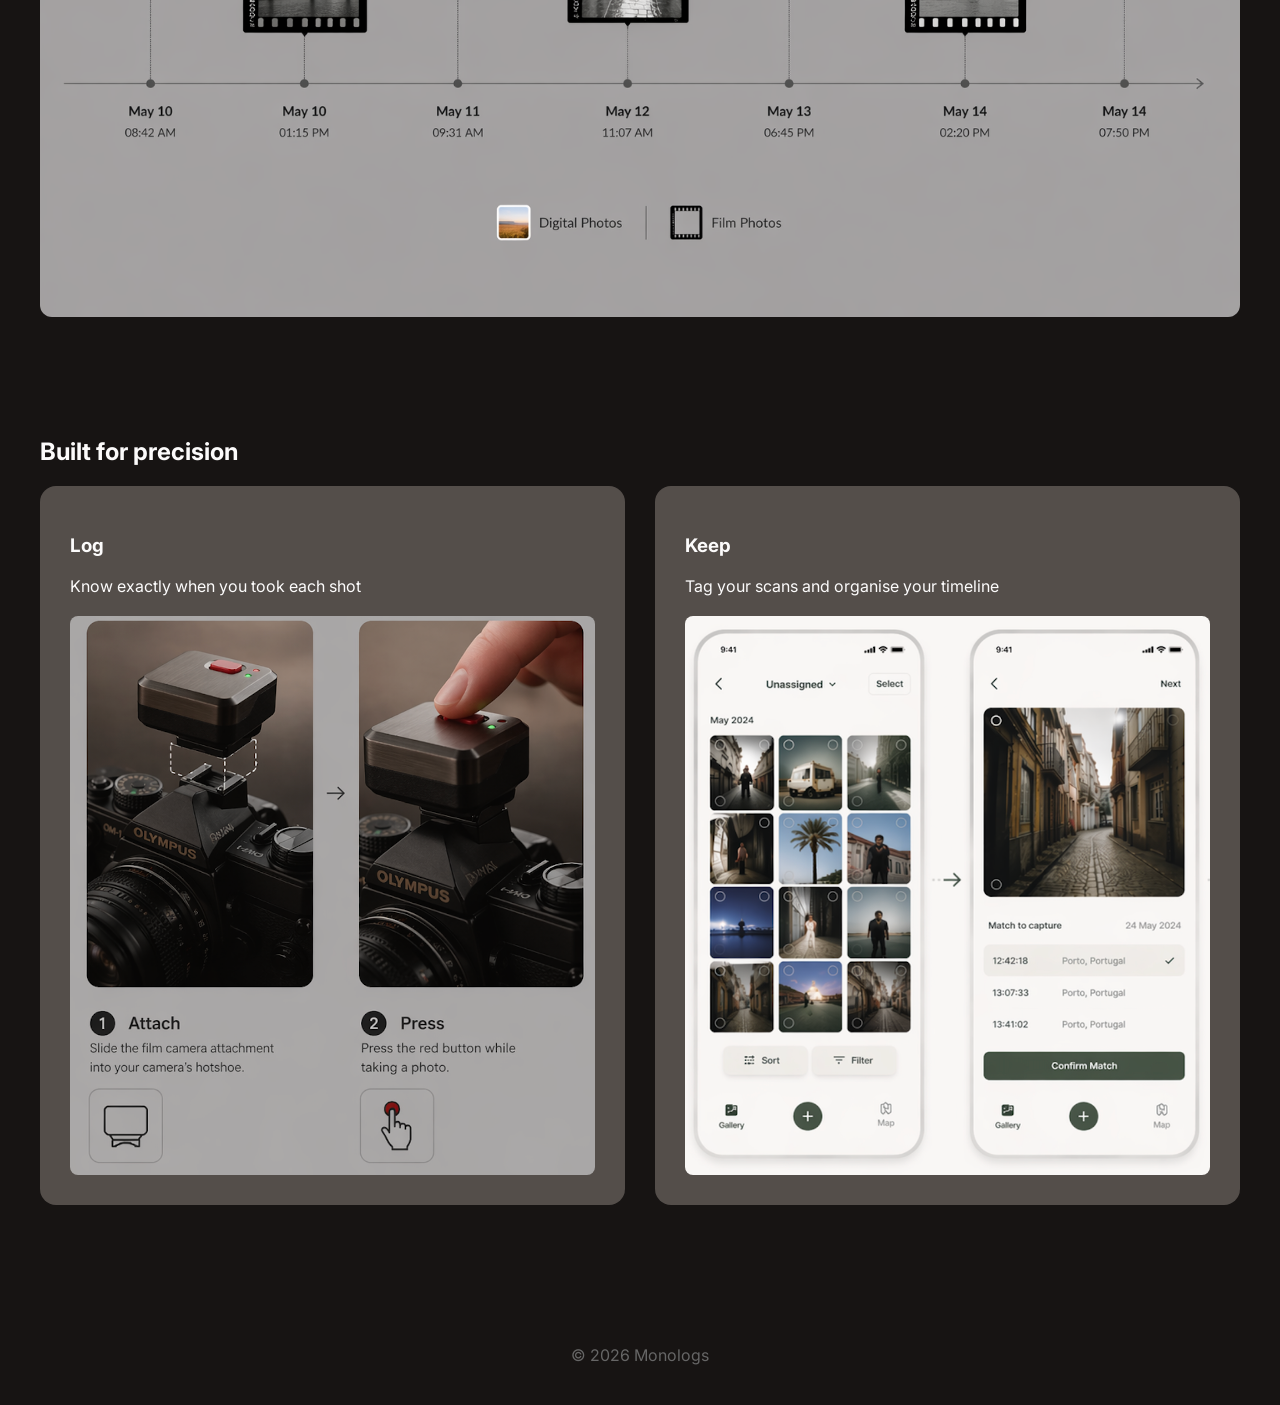
==== commit 46f40ffb: "mobile layout fixes and remove hero video blocks Co-Authored-By: Claude Sonnet 4.6 <noreply@anthropi" ====
--- a/index.html
+++ b/index.html
@@ -38,18 +38,6 @@
         <button type="submit" class="btn signup-btn">Join the Waitlist</button>
         <input type="text" name="honeypot" style="display:none">
       </form>
-    </div>
-    <div class="video-frame-group">
-      <div class="video-frame">
-        <video class="motion-video-hero" autoplay muted loop playsinline>
-          <source src="assets/video/usage2.mp4" type="video/mp4">
-        </video>
-      </div>
-      <div class="video-frame">
-        <video class="motion-video-hero" autoplay muted loop playsinline>
-          <source src="assets/video/usage1.mp4" type="video/mp4">
-        </video>
-      </div>
     </div>
   </div>
 </div>
--- a/css/styles.css
+++ b/css/styles.css
@@ -154,6 +154,7 @@
   flex-direction: column;
   align-items: flex-start;
   gap: 12px;
+  width: 100%;
   max-width: 320px;
   padding: 18px 22px;
   background: rgba(255, 255, 255, 0.1);
@@ -198,67 +199,6 @@
 
 .hero-signup .signup-input {
   width: 100%;
-}
-
-.video-frame-group {
-  display: flex;
-  flex-direction: column;
-  gap: 8px;
-  margin-top: 4px;
-  z-index: 2;
-}
-
-.video-frame {
-  position: relative;
-  width: 352px;
-  height: 198px;
-  padding: 12px;
-  background: rgba(12, 12, 12, 0.96);
-  border: 2px solid #1f1f1f;
-  border-radius: 24px;
-  box-shadow: inset 0 0 0 1px rgba(255,255,255,0.05), 0 16px 60px rgba(0,0,0,0.25);
-  box-sizing: border-box;
-  overflow: hidden;
-  display: flex;
-  justify-content: center;
-  align-items: center;
-}
-
-.video-frame:nth-child(1) {
-  transform: translateX(4px);
-}
-
-.video-frame:nth-child(2) {
-  transform: translateX(4px);
-  height: 396px;
-}
-
-.video-frame::before,
-.video-frame::after {
-  content: "";
-  position: absolute;
-  left: 10px;
-  right: 10px;
-  height: 12px;
-  background: linear-gradient(90deg, transparent 0%, transparent 8%, #222 8%, #222 12%, transparent 12%, transparent 20%, #222 20%, #222 24%, transparent 24%, transparent 32%, #222 32%, #222 36%, transparent 36%, transparent 44%, #222 44%, #222 48%, transparent 48%, transparent 56%, #222 56%, #222 60%, transparent 60%, transparent 68%, #222 68%, #222 72%, transparent 72%, transparent 80%, #222 80%, #222 84%, transparent 84%, transparent 92%, #222 92%, #222 96%, transparent 96%);
-}
-
-.video-frame::before {
-  top: 0;
-}
-
-.video-frame::after {
-  bottom: 0;
-}
-
-.motion-video-hero {
-  width: 100%;
-  height: 100%;
-  max-width: 100%;
-  max-height: 100%;
-  display: block;
-  border-radius: 8px;
-  object-fit: cover;
 }
 
 .hero h1 {
@@ -566,6 +506,59 @@
 
 /* Responsive */
 @media (max-width: 900px) {
-  .hero { flex-direction: column; text-align: center; }
-  .grid, .steps { grid-template-columns: 1fr; }
-}
+  .hero {
+    flex-direction: column;
+    text-align: center;
+    align-items: center;
+    padding: 100px 0 60px;
+  }
+
+  .hero-text {
+    padding: 0 24px;
+    max-width: 100%;
+  }
+
+  .hero-side {
+    position: relative;
+    top: auto;
+    right: auto;
+    width: 100%;
+    max-width: 100%;
+    padding: 0 24px;
+    align-items: center;
+  }
+
+  .hero-signup {
+    max-width: 100%;
+    width: 100%;
+  }
+
+  .site-header {
+    flex-direction: column;
+    padding: 16px 24px 12px;
+    gap: 10px;
+  }
+
+  .site-header span {
+    position: relative;
+    left: auto;
+  }
+
+  .site-nav {
+    gap: 20px;
+  }
+
+  .grid, .steps {
+    grid-template-columns: 1fr;
+  }
+
+  .consent-actions {
+    flex-direction: column;
+  }
+
+  .consent-actions .btn {
+    min-width: unset;
+    width: 100%;
+    text-align: center;
+  }
+}
